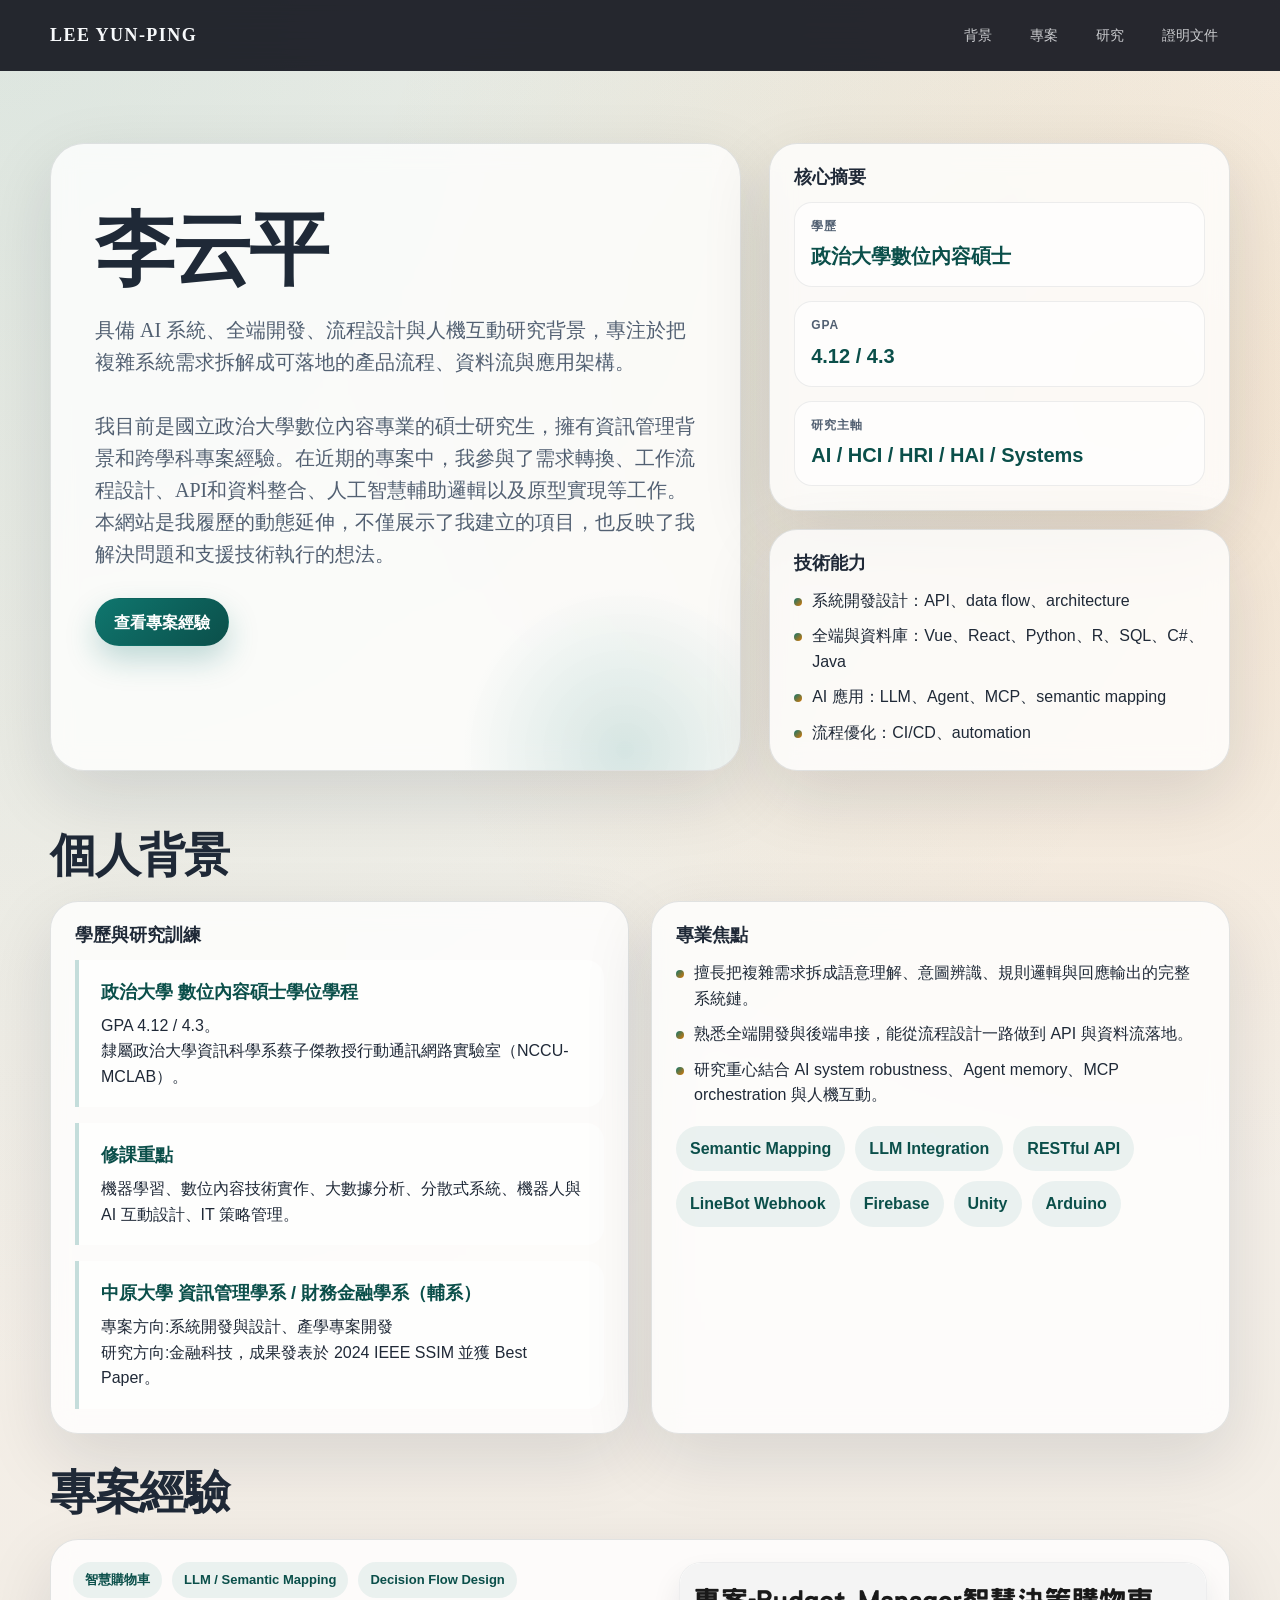
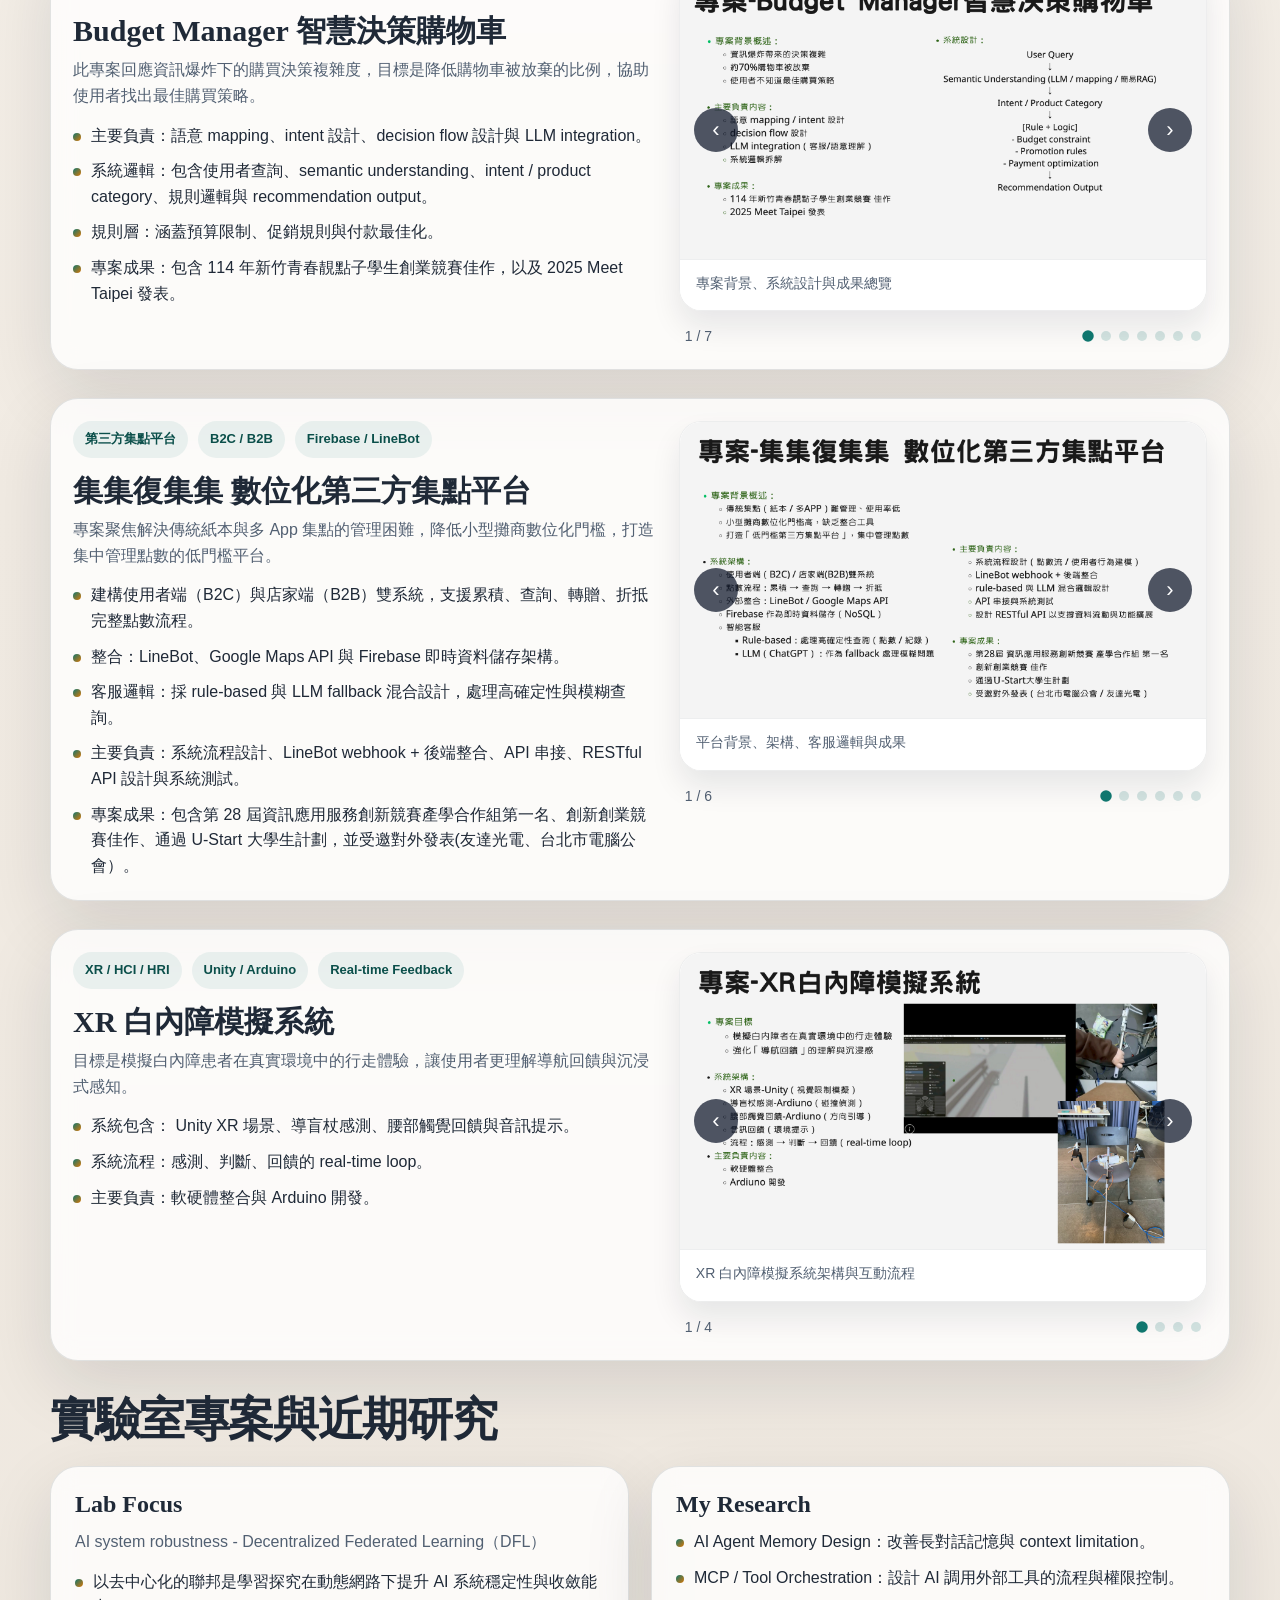
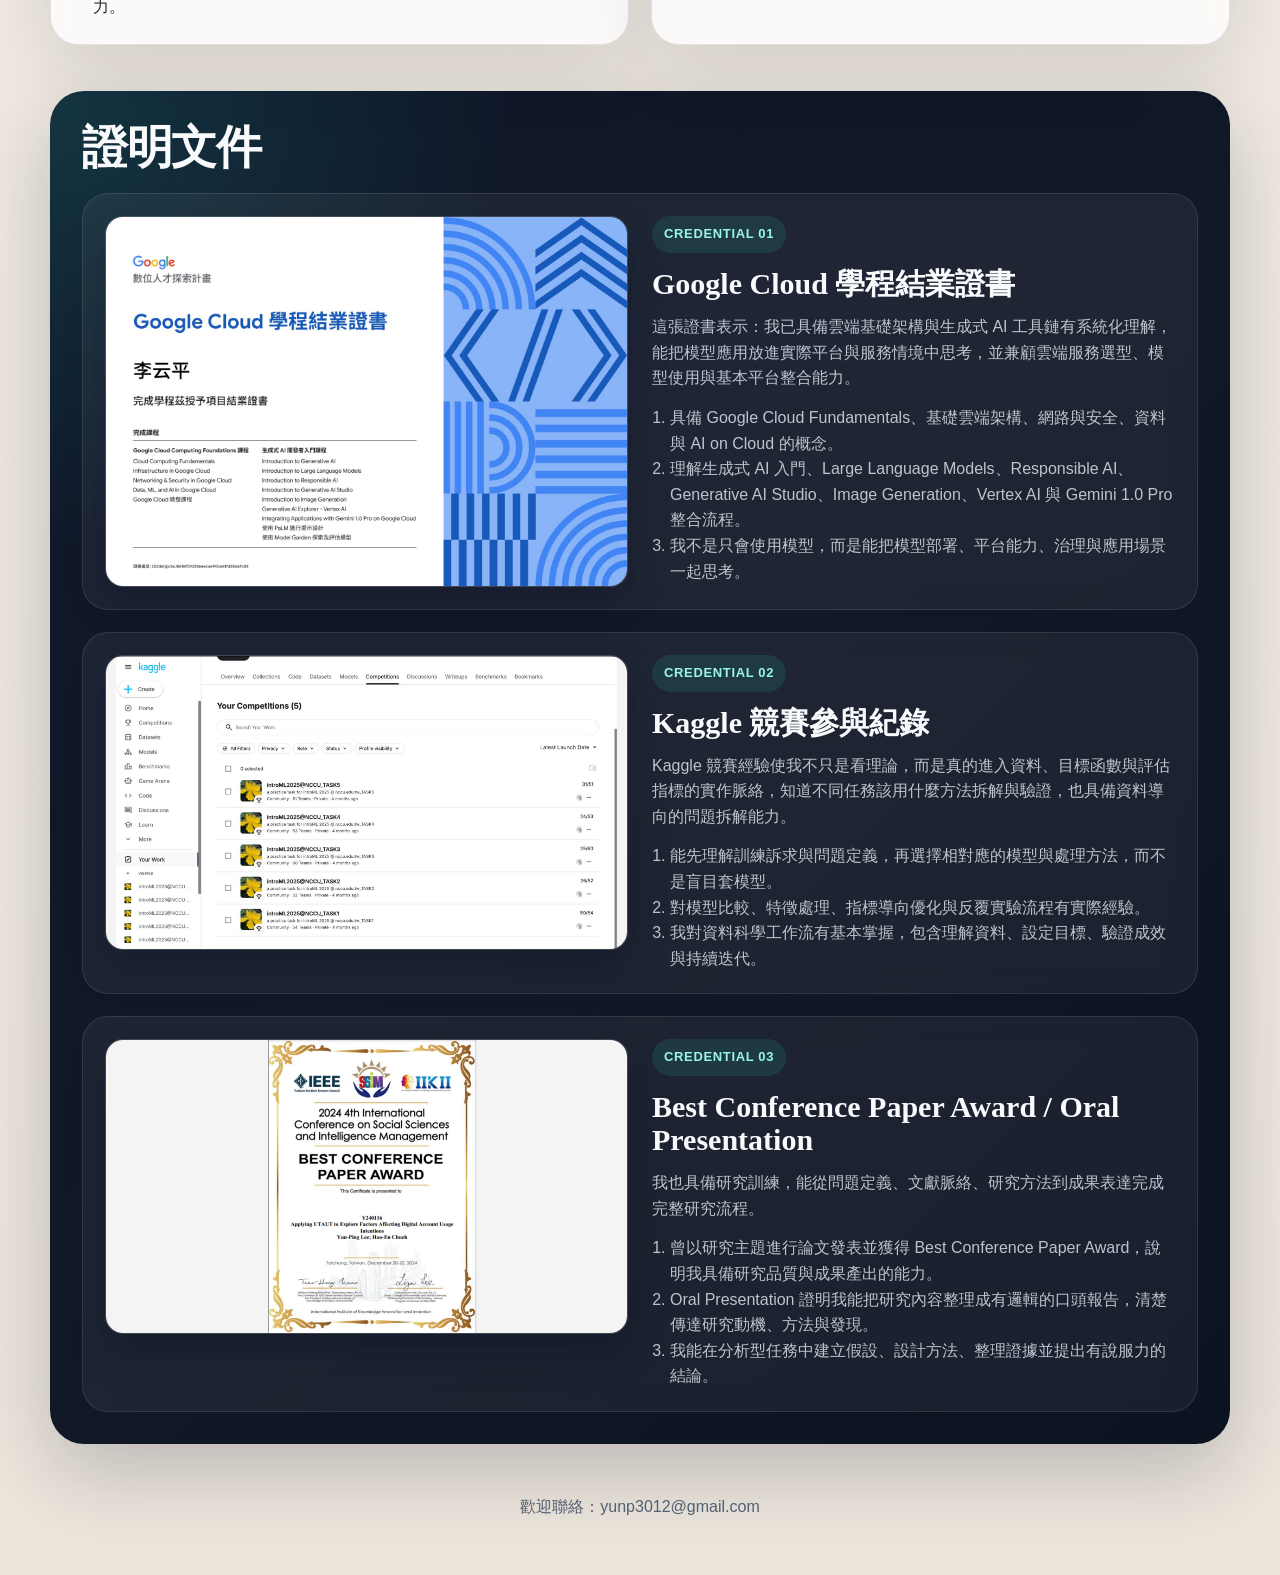
==== index.html @ f90192f4 "Initial personal website" ====
<!DOCTYPE html>
<html lang="zh-Hant">
<head>
  <meta charset="UTF-8" />
  <meta name="viewport" content="width=device-width, initial-scale=1.0" />
  <title>李云平 | 個人專案經歷網站</title>
  <style>
    :root {
      --bg: #f4efe7;
      --bg-soft: #fffaf3;
      --ink: #1f2937;
      --muted: #526072;
      --line: rgba(31, 41, 55, 0.12);
      --brand: #0f766e;
      --brand-deep: #0b4f4a;
      --accent: #d97706;
      --card: rgba(255, 255, 255, 0.78);
      --shadow: 0 24px 70px rgba(15, 23, 42, 0.12);
      --radius: 28px;
      --radius-sm: 18px;
      --max: 1180px;
    }

    * {
      box-sizing: border-box;
    }

    html {
      scroll-behavior: smooth;
    }

    body {
      margin: 0;
      color: var(--ink);
      background:
        radial-gradient(circle at top left, rgba(15, 118, 110, 0.12), transparent 28%),
        radial-gradient(circle at right 10% top 8%, rgba(217, 119, 6, 0.12), transparent 18%),
        linear-gradient(180deg, #f9f5ef 0%, #f1ebe3 44%, #ece5dc 100%);
      font-family: "Iowan Old Style", "Palatino Linotype", "Noto Serif TC", serif;
      line-height: 1.6;
    }

    a {
      color: inherit;
      text-decoration: none;
    }

    img {
      display: block;
      max-width: 100%;
    }

    .shell {
      width: min(var(--max), calc(100% - 32px));
      margin: 0 auto;
    }

    .topbar {
      position: sticky;
      top: 0;
      z-index: 20;
      backdrop-filter: blur(18px);
      background: rgba(16, 18, 27, 0.9);
      border-bottom: 1px solid rgba(31, 41, 55, 0.08);
    }

    .topbar .shell {
      display: flex;
      align-items: center;
      justify-content: space-between;
      gap: 20px;
      padding: 16px 0;
    }

    .brand {
      font-size: 18px;
      font-weight: 700;
      letter-spacing: 0.08em;
      color: #f8fafc;
    }

    .nav {
      display: flex;
      flex-wrap: wrap;
      justify-content: flex-end;
      gap: 14px;
      font-family: "Avenir Next", "Noto Sans TC", sans-serif;
      font-size: 14px;
      color: rgba(248, 250, 252, 0.78);
    }

    .nav a {
      padding: 8px 12px;
      border-radius: 999px;
      transition: background-color 180ms ease, color 180ms ease;
    }

    .nav a:hover {
      background: rgba(255, 255, 255, 0.08);
      color: #ffffff;
    }

    .hero {
      padding: 72px 0 36px;
    }

    .hero-grid {
      display: grid;
      grid-template-columns: 1.2fr 0.8fr;
      gap: 28px;
      align-items: stretch;
    }

    .hero-card,
    .panel,
    .slide-card {
      background: var(--card);
      border: 1px solid var(--line);
      box-shadow: var(--shadow);
      backdrop-filter: blur(12px);
    }

    .hero-card {
      border-radius: calc(var(--radius) + 6px);
      padding: 44px;
      position: relative;
      overflow: hidden;
    }

    .hero-card::before {
      content: "";
      position: absolute;
      inset: auto -8% -24% auto;
      width: 340px;
      height: 340px;
      border-radius: 50%;
      background: radial-gradient(circle, rgba(15, 118, 110, 0.16), transparent 68%);
      pointer-events: none;
    }

    .eyebrow {
      display: inline-flex;
      align-items: center;
      gap: 10px;
      padding: 8px 14px;
      border-radius: 999px;
      background: rgba(15, 118, 110, 0.08);
      color: var(--brand-deep);
      font-family: "Avenir Next", "Noto Sans TC", sans-serif;
      font-size: 13px;
      font-weight: 700;
      letter-spacing: 0.06em;
      text-transform: uppercase;
    }

    h1,
    h2,
    h3 {
      margin: 0;
      line-height: 1.1;
      font-weight: 700;
    }

    h1 {
      margin-top: 18px;
      font-size: clamp(42px, 7vw, 80px);
      letter-spacing: -0.04em;
    }

    .hero-subtitle {
      max-width: 760px;
      margin: 20px 0 0;
      font-size: 20px;
      color: var(--muted);
    }

    .hero-actions {
      display: flex;
      flex-wrap: wrap;
      gap: 14px;
      margin-top: 28px;
      font-family: "Avenir Next", "Noto Sans TC", sans-serif;
    }

    .button {
      display: inline-flex;
      align-items: center;
      justify-content: center;
      min-height: 48px;
      padding: 0 18px;
      border-radius: 999px;
      border: 1px solid transparent;
      font-weight: 700;
      transition: transform 180ms ease, box-shadow 180ms ease, background-color 180ms ease;
    }

    .button.primary {
      color: #fff;
      background: linear-gradient(135deg, var(--brand), var(--brand-deep));
      box-shadow: 0 14px 30px rgba(15, 118, 110, 0.25);
    }

    .button.secondary {
      background: rgba(255, 255, 255, 0.6);
      border-color: rgba(31, 41, 55, 0.12);
    }

    .button:hover {
      transform: translateY(-1px);
    }

    .hero-side {
      display: grid;
      gap: 18px;
    }

    .panel {
      border-radius: var(--radius);
      padding: 24px;
    }

    .panel h3 {
      font-size: 18px;
      margin-bottom: 14px;
    }

    .stat-list,
    .bullet-list,
    .timeline,
    .skill-tags {
      margin: 0;
      padding: 0;
      list-style: none;
    }

    .stat-list {
      display: grid;
      gap: 14px;
      font-family: "Avenir Next", "Noto Sans TC", sans-serif;
    }

    .stat-list li {
      padding: 14px 16px;
      border-radius: 18px;
      background: rgba(255, 255, 255, 0.62);
      border: 1px solid rgba(31, 41, 55, 0.08);
    }

    .stat-label {
      display: block;
      font-size: 12px;
      font-weight: 700;
      letter-spacing: 0.08em;
      text-transform: uppercase;
      color: var(--muted);
    }

    .stat-value {
      display: block;
      margin-top: 4px;
      font-size: 20px;
      font-weight: 700;
      color: var(--brand-deep);
    }

    section {
      padding: 24px 0 10px;
    }

    .section-head {
      display: flex;
      align-items: end;
      justify-content: space-between;
      gap: 18px;
      margin-bottom: 20px;
    }

    .section-head p {
      margin: 0;
      max-width: 720px;
      color: var(--muted);
      font-family: "Avenir Next", "Noto Sans TC", sans-serif;
    }

    h2 {
      font-size: clamp(28px, 4vw, 46px);
      letter-spacing: -0.03em;
    }

    .grid-2 {
      display: grid;
      grid-template-columns: repeat(2, minmax(0, 1fr));
      gap: 22px;
    }

    .timeline {
      display: grid;
      gap: 16px;
    }

    .timeline li {
      padding: 18px 18px 18px 22px;
      border-left: 4px solid rgba(15, 118, 110, 0.24);
      border-radius: 0 var(--radius-sm) var(--radius-sm) 0;
      background: rgba(255, 255, 255, 0.6);
      font-family: "Avenir Next", "Noto Sans TC", sans-serif;
    }

    .timeline strong {
      display: block;
      margin-bottom: 6px;
      font-size: 18px;
      color: var(--brand-deep);
    }

    .bullet-list {
      display: grid;
      gap: 10px;
      font-family: "Avenir Next", "Noto Sans TC", sans-serif;
      color: var(--ink);
    }

    .bullet-list li {
      position: relative;
      padding-left: 18px;
    }

    .bullet-list li::before {
      content: "";
      position: absolute;
      left: 0;
      top: 10px;
      width: 8px;
      height: 8px;
      border-radius: 50%;
      background: linear-gradient(135deg, var(--brand), var(--accent));
    }

    .skill-tags {
      display: flex;
      flex-wrap: wrap;
      gap: 10px;
      margin-top: 18px;
      font-family: "Avenir Next", "Noto Sans TC", sans-serif;
    }

    .skill-tags li {
      padding: 10px 14px;
      border-radius: 999px;
      background: rgba(15, 118, 110, 0.08);
      color: var(--brand-deep);
      font-weight: 700;
    }

    .project-stack {
      display: grid;
      gap: 28px;
    }

    .project-card {
      display: grid;
      grid-template-columns: 1.05fr 0.95fr;
      gap: 22px;
      align-items: stretch;
      padding: 22px;
    }

    .project-card h3 {
      font-size: 30px;
      margin-bottom: 10px;
    }

    .project-meta {
      display: flex;
      flex-wrap: wrap;
      gap: 10px;
      margin-bottom: 16px;
      font-family: "Avenir Next", "Noto Sans TC", sans-serif;
    }

    .project-meta span {
      padding: 8px 12px;
      border-radius: 999px;
      background: rgba(15, 118, 110, 0.08);
      color: var(--brand-deep);
      font-size: 13px;
      font-weight: 700;
    }

    .project-copy p {
      margin: 0 0 14px;
      color: var(--muted);
      font-family: "Avenir Next", "Noto Sans TC", sans-serif;
    }

    .project-visual {
      position: relative;
      display: grid;
      gap: 14px;
      align-content: start;
    }

    .project-carousel {
      position: relative;
      overflow: hidden;
      border-radius: 22px;
      border: 1px solid rgba(31, 41, 55, 0.08);
      background: rgba(255, 255, 255, 0.68);
      box-shadow: 0 16px 30px rgba(15, 23, 42, 0.09);
    }

    .project-carousel-track {
      display: flex;
      transition: transform 280ms ease;
    }

    .project-slide {
      min-width: 100%;
      margin: 0;
    }

    .project-slide img {
      width: 100%;
      aspect-ratio: 16 / 9;
      object-fit: contain;
      background: #ffffff;
    }

    .project-slide figcaption {
      padding: 12px 16px 16px;
      font-family: "Avenir Next", "Noto Sans TC", sans-serif;
      font-size: 14px;
      color: var(--muted);
      background: rgba(255, 255, 255, 0.92);
      border-top: 1px solid rgba(31, 41, 55, 0.08);
    }

    .project-carousel-button {
      position: absolute;
      top: calc(50% - 28px);
      z-index: 2;
      width: 44px;
      height: 44px;
      display: inline-flex;
      align-items: center;
      justify-content: center;
      border: 0;
      border-radius: 999px;
      background: rgba(15, 23, 42, 0.72);
      color: #ffffff;
      font-size: 22px;
      cursor: pointer;
      transition: background-color 180ms ease, transform 180ms ease;
    }

    .project-carousel-button:hover {
      background: rgba(15, 23, 42, 0.9);
      transform: translateY(-1px);
    }

    .project-carousel-button.prev {
      left: 14px;
    }

    .project-carousel-button.next {
      right: 14px;
    }

    .project-carousel-footer {
      display: flex;
      align-items: center;
      justify-content: space-between;
      gap: 14px;
      padding: 0 6px;
      font-family: "Avenir Next", "Noto Sans TC", sans-serif;
    }

    .project-carousel-status {
      font-size: 14px;
      color: var(--muted);
    }

    .project-carousel-dots {
      display: flex;
      flex-wrap: wrap;
      gap: 8px;
      justify-content: flex-end;
    }

    .project-carousel-dot {
      width: 10px;
      height: 10px;
      padding: 0;
      border: 0;
      border-radius: 999px;
      background: rgba(15, 118, 110, 0.18);
      cursor: pointer;
      transition: transform 180ms ease, background-color 180ms ease;
    }

    .project-carousel-dot.active {
      background: var(--brand);
      transform: scale(1.15);
    }

    .research-grid {
      display: grid;
      grid-template-columns: repeat(2, minmax(0, 1fr));
      gap: 22px;
    }

    .research-card h3 {
      font-size: 24px;
      margin-bottom: 12px;
    }

    .research-card p {
      margin: 0 0 14px;
      color: var(--muted);
      font-family: "Avenir Next", "Noto Sans TC", sans-serif;
    }

    .credential-section {
      padding: 36px 0 18px;
    }

    .credential-shell {
      padding: 32px;
      border-radius: 34px;
      background:
        radial-gradient(circle at top left, rgba(45, 212, 191, 0.16), transparent 26%),
        linear-gradient(135deg, #0f172a 0%, #111827 48%, #0b1220 100%);
      color: #e5eefc;
      box-shadow: 0 28px 80px rgba(15, 23, 42, 0.22);
    }

    .credential-shell .section-head p,
    .credential-copy p,
    .credential-list {
      color: rgba(226, 232, 240, 0.82);
    }

    .credential-shell h2,
    .credential-shell h3,
    .credential-shell strong {
      color: #f8fafc;
    }

    .credential-grid {
      display: grid;
      gap: 22px;
    }

    .credential-card {
      display: grid;
      grid-template-columns: 1fr 1fr;
      gap: 24px;
      padding: 22px;
      border-radius: 26px;
      background: rgba(255, 255, 255, 0.06);
      border: 1px solid rgba(255, 255, 255, 0.1);
      backdrop-filter: blur(14px);
    }

    .credential-media img {
      width: 100%;
      border-radius: 18px;
      border: 1px solid rgba(255, 255, 255, 0.12);
      background: rgba(255, 255, 255, 0.04);
      box-shadow: 0 18px 40px rgba(2, 6, 23, 0.24);
    }

    .credential-copy {
      display: grid;
      align-content: start;
      gap: 14px;
    }

    .credential-kicker {
      display: inline-flex;
      width: fit-content;
      padding: 8px 12px;
      border-radius: 999px;
      background: rgba(45, 212, 191, 0.12);
      color: #99f6e4;
      font-family: "Avenir Next", "Noto Sans TC", sans-serif;
      font-size: 13px;
      font-weight: 700;
      letter-spacing: 0.05em;
      text-transform: uppercase;
    }

    .credential-copy h3 {
      font-size: 30px;
    }

    .credential-copy p {
      margin: 0;
      font-family: "Avenir Next", "Noto Sans TC", sans-serif;
    }

    .credential-list {
      margin: 0;
      padding-left: 18px;
      font-family: "Avenir Next", "Noto Sans TC", sans-serif;
    }

    .credential-note {
      padding: 14px 16px;
      border-radius: 16px;
      background: rgba(255, 255, 255, 0.07);
      border: 1px solid rgba(255, 255, 255, 0.08);
      font-family: "Avenir Next", "Noto Sans TC", sans-serif;
    }

    .slides-grid {
      display: grid;
      grid-template-columns: repeat(2, minmax(0, 1fr));
      gap: 18px;
    }

    .slide-card {
      border-radius: 22px;
      overflow: hidden;
    }

    .slide-card img {
      width: 100%;
      aspect-ratio: 16 / 9;
      object-fit: cover;
      background: #fff;
    }

    .slide-card figcaption {
      padding: 14px 16px 18px;
      font-family: "Avenir Next", "Noto Sans TC", sans-serif;
      font-size: 14px;
      color: var(--muted);
    }

    .footer {
      padding: 32px 0 56px;
      color: var(--muted);
      font-family: "Avenir Next", "Noto Sans TC", sans-serif;
      text-align: center;
    }

    .reveal {
      opacity: 0;
      transform: translateY(18px);
      transition: opacity 520ms ease, transform 520ms ease;
    }

    .reveal.visible {
      opacity: 1;
      transform: translateY(0);
    }

    @media (max-width: 980px) {
      .hero-grid,
      .grid-2,
      .project-card,
      .research-grid,
      .slides-grid,
      .credential-card {
        grid-template-columns: 1fr;
      }

      .hero-card {
        padding: 32px;
      }

      .section-head {
        align-items: start;
        flex-direction: column;
      }
    }

    @media (max-width: 640px) {
      .topbar .shell {
        flex-direction: column;
        align-items: start;
      }

      .nav {
        justify-content: flex-start;
      }

      .hero {
        padding-top: 40px;
      }

      .hero-card,
      .panel {
        padding: 22px;
        border-radius: 22px;
      }

      .project-card {
        padding: 16px;
      }

      .project-card h3 {
        font-size: 24px;
      }
    }
  </style>
</head>
<body>
  <header class="topbar">
    <div class="shell">
      <a class="brand" href="#top">LEE YUN-PING</a>
      <nav class="nav">
        <a href="#about">背景</a>
        <a href="#projects">專案</a>
        <a href="#research">研究</a>
        <a href="#credentials">證明文件</a>
        
      </nav>
    </div>
  </header>

  <main id="top">
    <section class="hero">
      <div class="shell hero-grid">
        <article class="hero-card reveal">
          
          <h1>李云平</h1>
          <p class="hero-subtitle">
            具備 AI 系統、全端開發、流程設計與人機互動研究背景，專注於把複雜系統需求拆解成可落地的產品流程、資料流與應用架構。<br><br>
            我目前是國立政治大學數位內容專業的碩士研究生，擁有資訊管理背景和跨學科專案經驗。在近期的專案中，我參與了需求轉換、工作流程設計、API和資料整合、人工智慧輔助邏輯以及原型實現等工作。本網站是我履歷的動態延伸，不僅展示了我建立的項目，也反映了我解決問題和支援技術執行的想法。
          </p>
          <div class="hero-actions">
            <a class="button primary" href="#projects">查看專案經驗</a>
            
          </div>
        </article>

        <aside class="hero-side">
          <section class="panel reveal">
            <h3>核心摘要</h3>
            <ul class="stat-list">
              <li>
                <span class="stat-label">學歷</span>
                <span class="stat-value">政治大學數位內容碩士</span>
              </li>
              <li>
                <span class="stat-label">GPA</span>
                <span class="stat-value">4.12 / 4.3</span>
              </li>
              <li>
                <span class="stat-label">研究主軸</span>
                <span class="stat-value">AI / HCI / HRI / HAI / Systems</span>
              </li>
            </ul>
          </section>

          <section class="panel reveal">
            <h3>技術能力</h3>
            <ul class="bullet-list">
              <li>系統開發設計：API、data flow、architecture</li>
              <li>全端與資料庫：Vue、React、Python、R、SQL、C#、Java</li>
              <li>AI 應用：LLM、Agent、MCP、semantic mapping</li>
              <li>流程優化：CI/CD、automation</li>
            </ul>
          </section>
        </aside>
      </div>
    </section>

    <section id="about">
      <div class="shell">
        <div class="section-head reveal">
          <div>
            <h2>個人背景</h2>
          </div>
          
        </div>

        <div class="grid-2">
          <article class="panel reveal">
            <h3>學歷與研究訓練</h3>
            <ul class="timeline">
              <li>
                <strong>政治大學 數位內容碩士學位學程</strong>
                GPA 4.12 / 4.3。<br>
                隸屬政治大學資訊科學系蔡子傑教授行動通訊網路實驗室（NCCU-MCLAB）。
              </li>
              <li>
                <strong>修課重點</strong>
                機器學習、數位內容技術實作、大數據分析、分散式系統、機器人與 AI 互動設計、IT 策略管理。
              </li>
              <li>
                <strong>中原大學 資訊管理學系 / 財務金融學系（輔系）</strong>
                專案方向:系統開發與設計、產學專案開發<br>
                研究方向:金融科技，成果發表於 2024 IEEE SSIM 並獲 Best Paper。
              </li>
            </ul>
          </article>

          <article class="panel reveal">
            <h3>專業焦點</h3>
            <ul class="bullet-list">
              <li>擅長把複雜需求拆成語意理解、意圖辨識、規則邏輯與回應輸出的完整系統鏈。</li>
              <li>熟悉全端開發與後端串接，能從流程設計一路做到 API 與資料流落地。</li>
              <li>研究重心結合 AI system robustness、Agent memory、MCP orchestration 與人機互動。</li>
            </ul>
            <ul class="skill-tags">
              <li>Semantic Mapping</li>
              <li>LLM Integration</li>
              <li>RESTful API</li>
              <li>LineBot Webhook</li>
              <li>Firebase</li>
              <li>Unity</li>
              <li>Arduino</li>
            </ul>
          </article>
        </div>
      </div>
    </section>

    <section id="projects">
      <div class="shell">
        <div class="section-head reveal">
          <div>
            <h2>專案經驗</h2>
          </div>
          
        </div>

        <div class="project-stack">
          <article class="panel project-card reveal">
            <div class="project-copy">
              <div class="project-meta">
                <span>智慧購物車</span>
                <span>LLM / Semantic Mapping</span>
                <span>Decision Flow Design</span>
              </div>
              <h3>Budget Manager 智慧決策購物車</h3>
              <p>
                此專案回應資訊爆炸下的購買決策複雜度，目標是降低購物車被放棄的比例，協助使用者找出最佳購買策略。
              </p>
              <ul class="bullet-list">
                <li>主要負責：語意 mapping、intent 設計、decision flow 設計與 LLM integration。</li>
                <li>系統邏輯：包含使用者查詢、semantic understanding、intent / product category、規則邏輯與 recommendation output。</li>
                <li>規則層：涵蓋預算限制、促銷規則與付款最佳化。</li>
                <li>專案成果：包含 114 年新竹青春靚點子學生創業競賽佳作，以及 2025 Meet Taipei 發表。</li>
              </ul>
            </div>
            <div class="project-visual">
              <div class="project-carousel" data-carousel>
                <button class="project-carousel-button prev" type="button" aria-label="查看上一張圖片">&#8249;</button>
                <div class="project-carousel-track">
                  <figure class="project-slide">
                    <img src="assets/slides/slide-03.png" alt="Budget Manager 專案介紹頁" />
                    <figcaption>專案背景、系統設計與成果總覽</figcaption>
                  </figure>
                  <figure class="project-slide">
                    <img src="assets/slides/slide-04.png" alt="Budget Manager 原始簡報頁面 4" />
                    <figcaption>Budget Manager 系統簡介 1</figcaption>
                  </figure>
                  <figure class="project-slide">
                    <img src="assets/slides/slide-05.png" alt="Budget Manager 原始簡報頁面 5" />
                    <figcaption>Budget Manager 系統簡介 2</figcaption>
                  </figure>
                  <figure class="project-slide">
                    <img src="assets/slides/slide-06.png" alt="Budget Manager 原始簡報頁面 6" />
                    <figcaption>Budget Manager 系統簡介 3</figcaption>
                  </figure>
                  <figure class="project-slide">
                    <img src="assets/slides/slide-09.png" alt="Budget Manager 原始簡報頁面 9" />
                    <figcaption>Budget Manager 系統簡介 4</figcaption>
                  </figure>
                  <figure class="project-slide">
                    <img src="assets/slides/29.jpg" alt="Budget Manager 原始簡報頁面 9" />
                    <figcaption>Budget Manager 發表</figcaption>
                  </figure>
                  <figure class="project-slide">
                    <img src="assets/slides/30.jpg" alt="Budget Manager 原始簡報頁面 9" />
                    <figcaption>Budget Manager 得獎合照</figcaption>
                  </figure>
                </div>
                <button class="project-carousel-button next" type="button" aria-label="查看下一張圖片">&#8250;</button>
              </div>
              <div class="project-carousel-footer">
                <span class="project-carousel-status">1 / 7</span>
                <div class="project-carousel-dots" aria-label="Budget Manager 圖片導覽"></div>
              </div>
            </div>
          </article>

          <article class="panel project-card reveal">
            <div class="project-copy">
              <div class="project-meta">
                <span>第三方集點平台</span>
                <span>B2C / B2B</span>
                <span>Firebase / LineBot</span>
              </div>
              <h3>集集復集集 數位化第三方集點平台</h3>
              <p>
                專案聚焦解決傳統紙本與多 App 集點的管理困難，降低小型攤商數位化門檻，打造集中管理點數的低門檻平台。
              </p>
              <ul class="bullet-list">
                <li>建構使用者端（B2C）與店家端（B2B）雙系統，支援累積、查詢、轉贈、折抵完整點數流程。</li>
                <li>整合：LineBot、Google Maps API 與 Firebase 即時資料儲存架構。</li>
                <li>客服邏輯：採 rule-based 與 LLM fallback 混合設計，處理高確定性與模糊查詢。</li>
                <li>主要負責：系統流程設計、LineBot webhook + 後端整合、API 串接、RESTful API 設計與系統測試。</li>
                <li>專案成果：包含第 28 屆資訊應用服務創新競賽產學合作組第一名、創新創業競賽佳作、通過 U-Start 大學生計劃，並受邀對外發表(友達光電、台北市電腦公會）。</li>
              </ul>
            </div>
            <div class="project-visual">
              <div class="project-carousel" data-carousel>
                <button class="project-carousel-button prev" type="button" aria-label="查看上一張圖片">&#8249;</button>
                <div class="project-carousel-track">
                  <figure class="project-slide">
                    <img src="assets/slides/slide-10.png" alt="集點平台專案介紹頁" />
                    <figcaption>平台背景、架構、客服邏輯與成果</figcaption>
                  </figure>
                  <figure class="project-slide">
                    <img src="assets/slides/slide-11.png" alt="集點平台原始簡報頁面 11" />
                    <figcaption>集點平台補充畫面 1</figcaption>
                  </figure>
                  <figure class="project-slide">
                    <img src="assets/slides/slide-12.png" alt="集點平台原始簡報頁面 12" />
                    <figcaption>集點平台補充畫面 2</figcaption>
                  </figure>
                  <figure class="project-slide">
                    <img src="assets/slides/26.jpg" alt="集點平台原始簡報頁面 12" />
                    <figcaption>集點平台專案 發表</figcaption>
                  </figure>
                  <figure class="project-slide">
                    <img src="assets/slides/28.jpg" alt="集點平台原始簡報頁面 12" />
                    <figcaption>集點平台專案 大專盃資訊競賽得獎</figcaption>
                  </figure>
                  <figure class="project-slide">
                    <img src="assets/slides/27.jpg" alt="集點平台原始簡報頁面 12" />
                    <figcaption>集點平台專案 創新創業競賽得獎</figcaption>
                  </figure>
                </div>
                <button class="project-carousel-button next" type="button" aria-label="查看下一張圖片">&#8250;</button>
              </div>
              <div class="project-carousel-footer">
                <span class="project-carousel-status">1 / 6</span>
                <div class="project-carousel-dots" aria-label="集點平台圖片導覽"></div>
              </div>
            </div>
          </article>

          <article class="panel project-card reveal">
            <div class="project-copy">
              <div class="project-meta">
                <span>XR / HCI / HRI</span>
                <span>Unity / Arduino</span>
                <span>Real-time Feedback</span>
              </div>
              <h3>XR 白內障模擬系統</h3>
              <p>
                目標是模擬白內障患者在真實環境中的行走體驗，讓使用者更理解導航回饋與沉浸式感知。
              </p>
              <ul class="bullet-list">
                <li>系統包含： Unity XR 場景、導盲杖感測、腰部觸覺回饋與音訊提示。</li>
                <li>系統流程：感測、判斷、回饋的 real-time loop。</li>
                <li>主要負責：軟硬體整合與 Arduino 開發。</li>
              </ul>
            </div>
            <div class="project-visual">
              <div class="project-carousel" data-carousel>
                <button class="project-carousel-button prev" type="button" aria-label="查看上一張圖片">&#8249;</button>
                <div class="project-carousel-track">
                  <figure class="project-slide">
                    <img src="assets/slides/slide-13.png" alt="XR 白內障模擬系統頁面 13" />
                    <figcaption>XR 白內障模擬系統架構與互動流程</figcaption>
                  </figure>
                  <figure class="project-slide">
                    <img src="assets/slides/23.jpg" alt="XR 白內障模擬系統頁面 14" />
                    <figcaption>XR 穿戴式裝置設計</figcaption>
                  </figure>
                   <figure class="project-slide">
                    <img src="assets/slides/25.jpg" alt="XR 白內障模擬系統頁面 14" />
                    <figcaption>XR 穿戴式裝置實際上身穿戴狀態</figcaption>
                  </figure>
                   <figure class="project-slide">
                    <img src="assets/slides/24.jpg" alt="XR 白內障模擬系統頁面 14" />
                    <figcaption>XR 穿戴式專案組員合照</figcaption>
                  </figure>
                </div>
                <button class="project-carousel-button next" type="button" aria-label="查看下一張圖片">&#8250;</button>
              </div>
              <div class="project-carousel-footer">
                <span class="project-carousel-status">1 / 4</span>
                <div class="project-carousel-dots" aria-label="XR 專案圖片導覽"></div>
              </div>
            </div>
          </article>
        </div>
      </div>
    </section>

    <section id="research">
      <div class="shell">
        <div class="section-head reveal">
          <div>
            <h2>實驗室專案與近期研究</h2>
          </div>
        </div>

        <div class="research-grid">
          <article class="panel research-card reveal">
            <h3>Lab Focus</h3>
            <p>AI system robustness - Decentralized Federated Learning（DFL）</p>
            <ul class="bullet-list">
              <li>以去中心化的聯邦是學習探究在動態網路下提升 AI 系統穩定性與收斂能力。</li>
            </ul>
          </article>

          <article class="panel research-card reveal">
            <h3>My Research</h3>
            <ul class="bullet-list">
              <li>AI Agent Memory Design：改善長對話記憶與 context limitation。</li>
              <li>MCP / Tool Orchestration：設計 AI 調用外部工具的流程與權限控制。</li>
            </ul>
          </article>
        </div>
      </div>
    </section>

    <section id="credentials" class="credential-section">
      <div class="shell credential-shell">
        <div class="section-head reveal">
          <div>
            <h2>證明文件</h2>
          </div>
        </div>

        <div class="credential-grid">
          <article class="credential-card reveal">
            <div class="credential-media">
              <img src="assets/credentials/google-cloud-certificate.jpg" alt="Google Cloud 學程結業證書" />
            </div>
            <div class="credential-copy">
              <span class="credential-kicker">Credential 01</span>
              <h3>Google Cloud 學程結業證書</h3>
              <p>
                這張證書表示：我已具備雲端基礎架構與生成式 AI 工具鏈有系統化理解，能把模型應用放進實際平台與服務情境中思考，並兼顧雲端服務選型、模型使用與基本平台整合能力。
              </p>
              <ol class="credential-list">
                <li>具備 Google Cloud Fundamentals、基礎雲端架構、網路與安全、資料與 AI on Cloud 的概念。</li>
                <li>理解生成式 AI 入門、Large Language Models、Responsible AI、Generative AI Studio、Image Generation、Vertex AI 與 Gemini 1.0 Pro 整合流程。</li>
                <li>我不是只會使用模型，而是能把模型部署、平台能力、治理與應用場景一起思考。</li>
              </ol>
            </div>
          </article>

          <article class="credential-card reveal">
            <div class="credential-media">
              <img src="assets/credentials/yunp_kaggle.jpg" alt="Kaggle 競賽參與紀錄" />
            </div>
            <div class="credential-copy">
              <span class="credential-kicker">Credential 02</span>
              <h3>Kaggle 競賽參與紀錄</h3>
              <p>
                Kaggle 競賽經驗使我不只是看理論，而是真的進入資料、目標函數與評估指標的實作脈絡，知道不同任務該用什麼方法拆解與驗證，也具備資料導向的問題拆解能力。
              </p>
              <ol class="credential-list">
                <li>能先理解訓練訴求與問題定義，再選擇相對應的模型與處理方法，而不是盲目套模型。</li>
                <li>對模型比較、特徵處理、指標導向優化與反覆實驗流程有實際經驗。</li>
                <li>我對資料科學工作流有基本掌握，包含理解資料、設定目標、驗證成效與持續迭代。</li>
              </ol>
            </div>
          </article>

          <article class="credential-card reveal">
            <div class="credential-media">
              <img src="assets/credentials/yunp_best paper.jpg" alt="Best Conference Paper Award 與 Oral Presentation 證書" />
            </div>
            <div class="credential-copy">
              <span class="credential-kicker">Credential 03</span>
              <h3>Best Conference Paper Award / Oral Presentation</h3>
              <p>
                我也具備研究訓練，能從問題定義、文獻脈絡、研究方法到成果表達完成完整研究流程。
              </p>
              <ol class="credential-list">
                <li>曾以研究主題進行論文發表並獲得 Best Conference Paper Award，說明我具備研究品質與成果產出的能力。</li>
                <li>Oral Presentation 證明我能把研究內容整理成有邏輯的口頭報告，清楚傳達研究動機、方法與發現。</li>
                <li>我能在分析型任務中建立假設、設計方法、整理證據並提出有說服力的結論。</li>
              </ol>
              
            </div>
          </article>
        </div>
      </div>
    </section>
    
  </main>

  <footer class="footer shell">
    歡迎聯絡：yunp3012@gmail.com
  </footer>

  <script>
    const observer = new IntersectionObserver((entries) => {
      entries.forEach((entry) => {
        if (entry.isIntersecting) {
          entry.target.classList.add("visible");
          observer.unobserve(entry.target);
        }
      });
    }, { threshold: 0.14 });

    document.querySelectorAll(".reveal").forEach((node) => observer.observe(node));

    document.querySelectorAll("[data-carousel]").forEach((carousel) => {
      const track = carousel.querySelector(".project-carousel-track");
      const slides = Array.from(carousel.querySelectorAll(".project-slide"));
      const visual = carousel.closest(".project-visual");
      const status = visual.querySelector(".project-carousel-status");
      const dotsWrap = visual.querySelector(".project-carousel-dots");
      const prev = carousel.querySelector(".project-carousel-button.prev");
      const next = carousel.querySelector(".project-carousel-button.next");
      let index = 0;

      const dots = slides.map((_, i) => {
        const dot = document.createElement("button");
        dot.type = "button";
        dot.className = "project-carousel-dot";
        dot.setAttribute("aria-label", `切換到第 ${i + 1} 張圖片`);
        dot.addEventListener("click", () => {
          index = i;
          render();
        });
        dotsWrap.appendChild(dot);
        return dot;
      });

      const render = () => {
        track.style.transform = `translateX(-${index * 100}%)`;
        status.textContent = `${index + 1} / ${slides.length}`;
        dots.forEach((dot, i) => dot.classList.toggle("active", i === index));
      };

      prev.addEventListener("click", () => {
        index = (index - 1 + slides.length) % slides.length;
        render();
      });

      next.addEventListener("click", () => {
        index = (index + 1) % slides.length;
        render();
      });

      render();
    });
  </script>
</body>
</html>
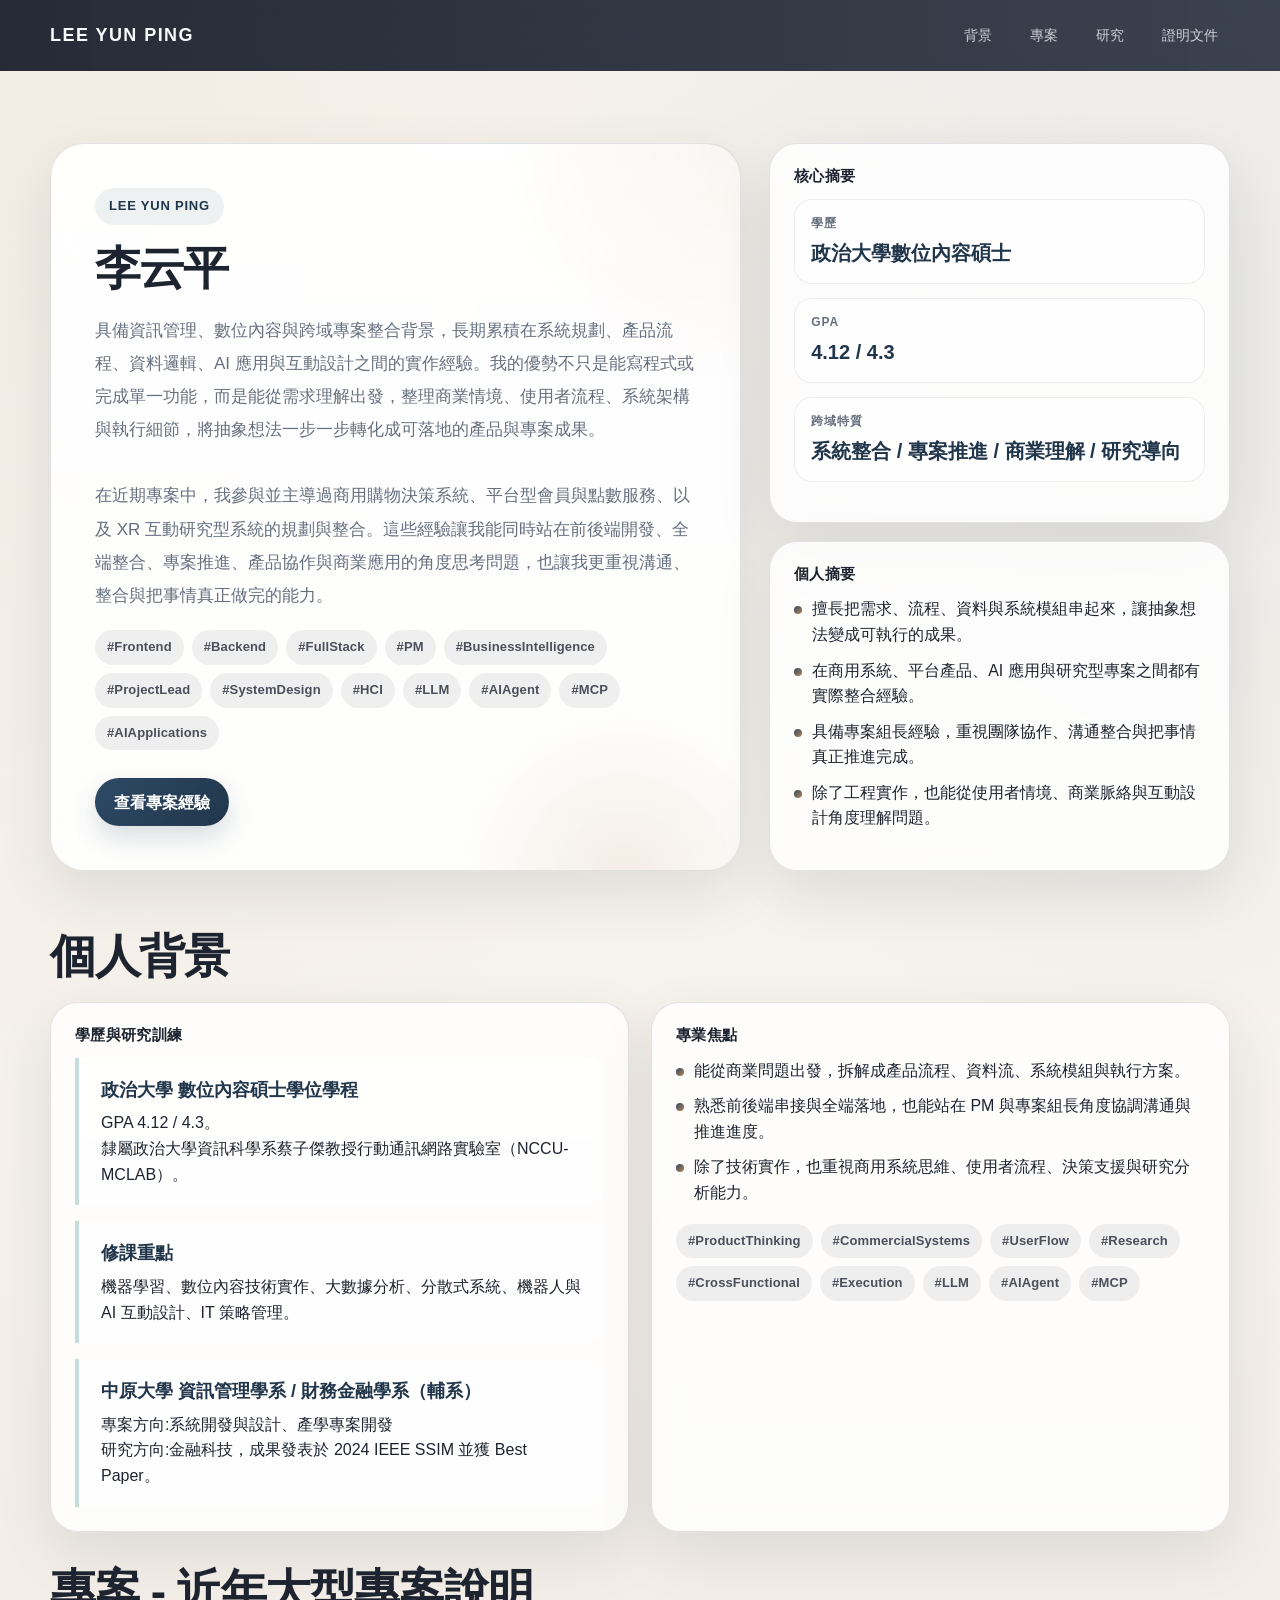
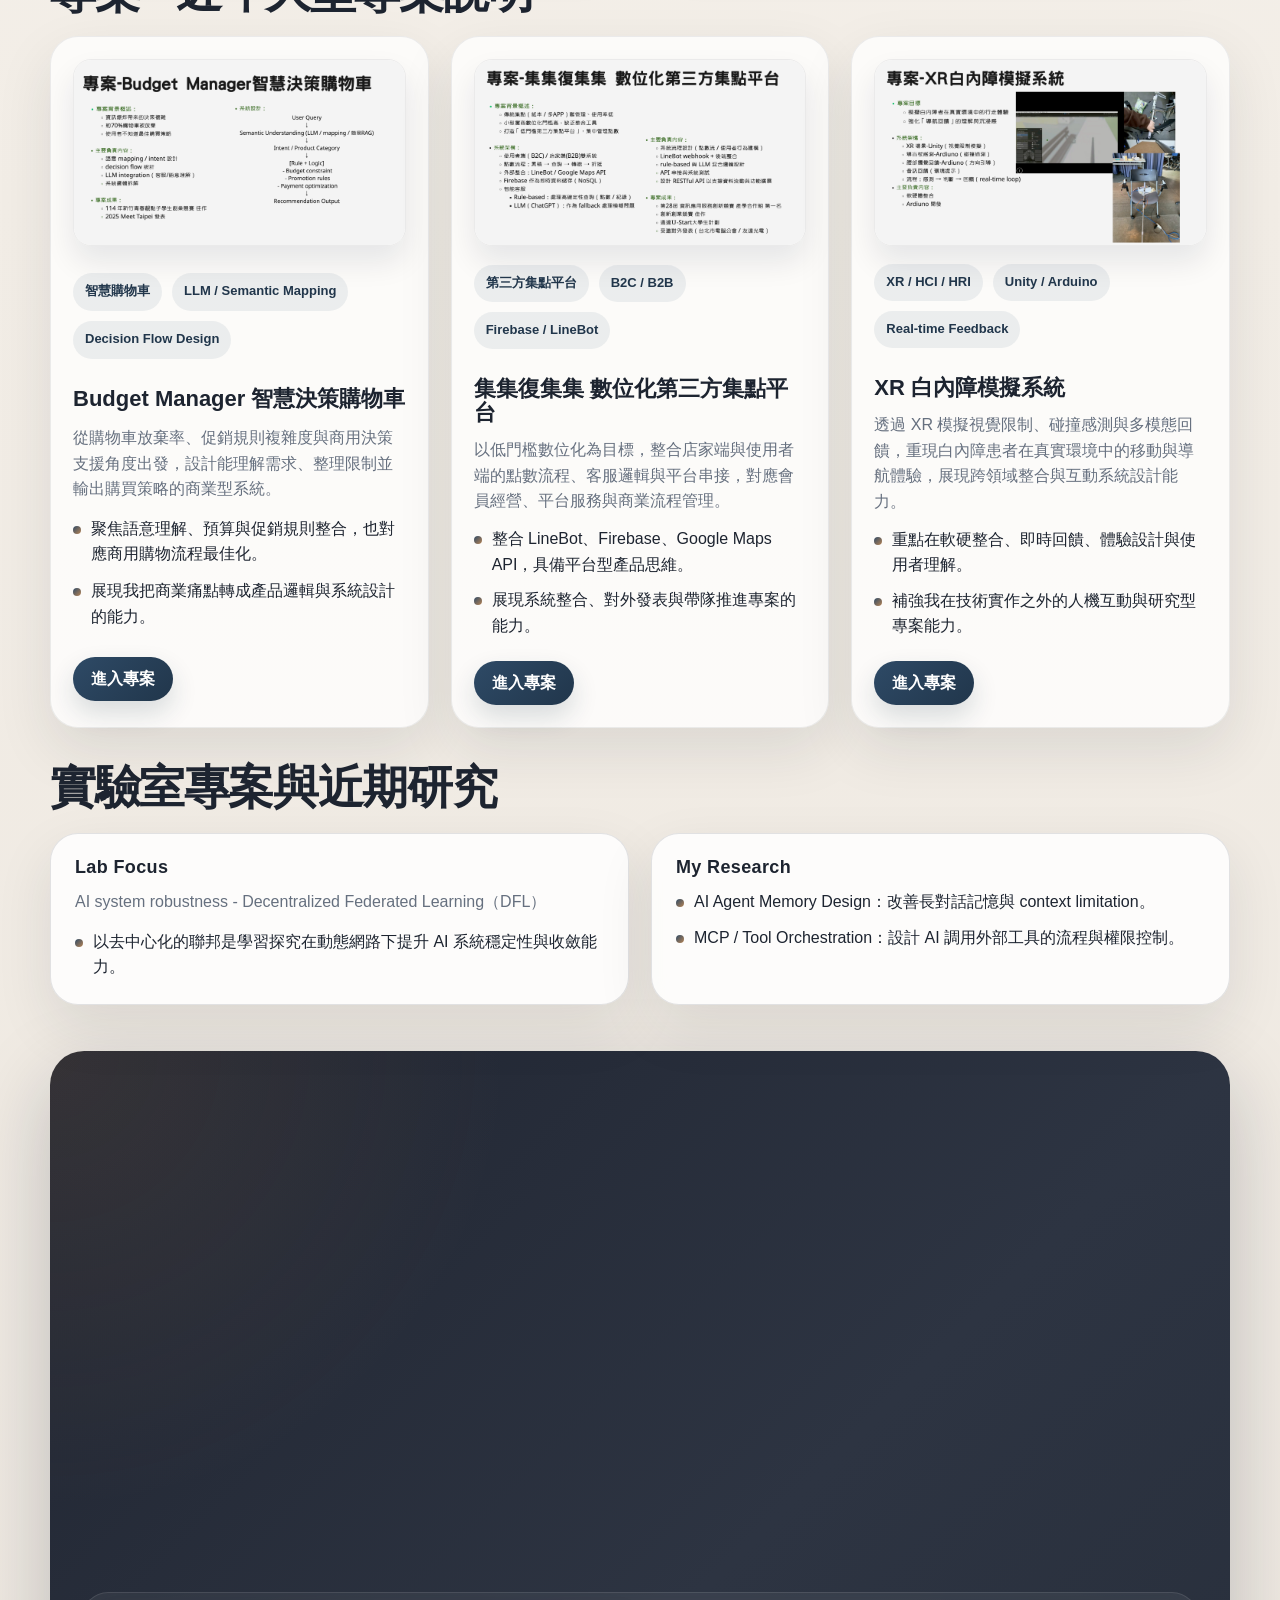
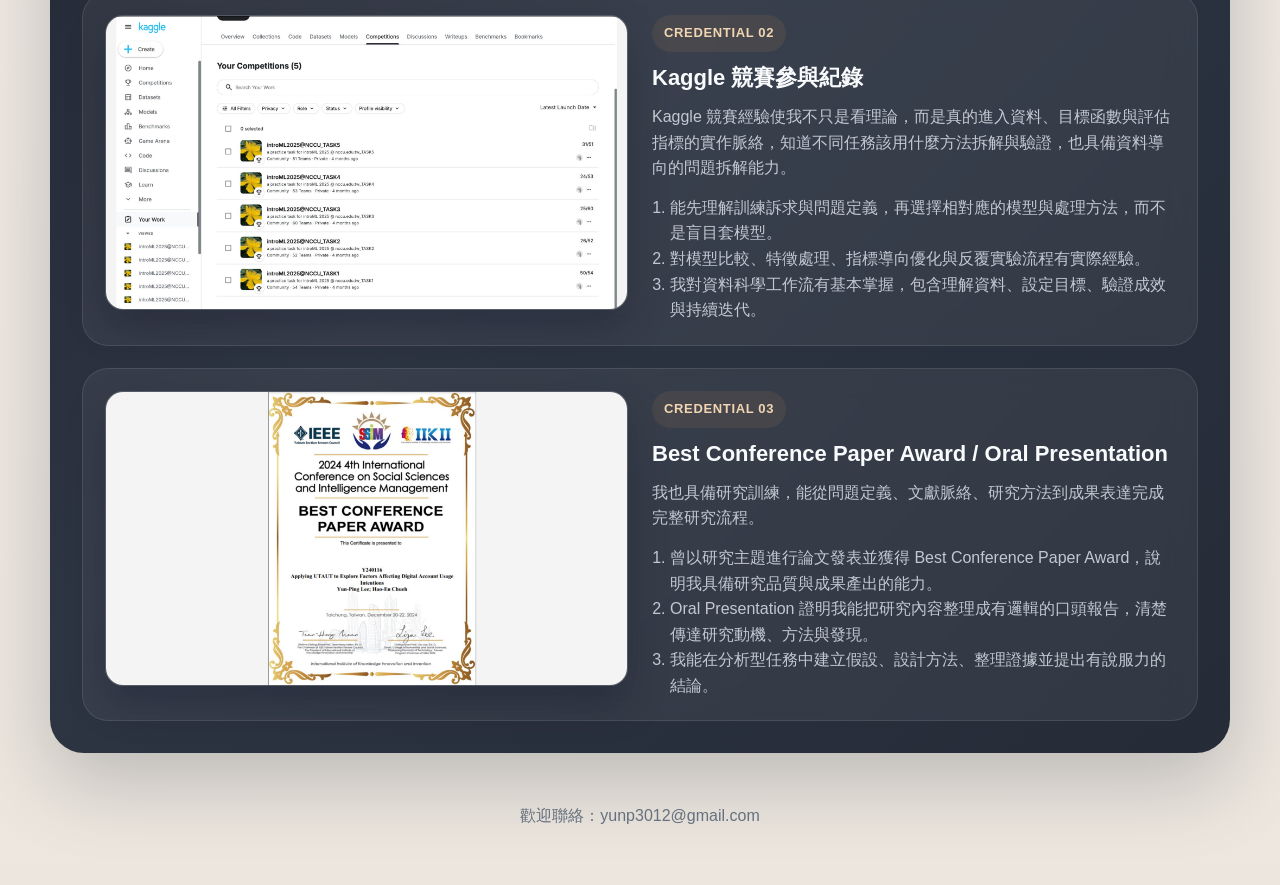
==== commit a7b44019: "Update portfolio site structure and project pages" ====
--- a/index.html
+++ b/index.html
@@ -3,19 +3,19 @@
 <head>
   <meta charset="UTF-8" />
   <meta name="viewport" content="width=device-width, initial-scale=1.0" />
-  <title>李云平 | 個人專案經歷網站</title>
+  <title>LEE YUN PING | Portfolio</title>
   <style>
     :root {
-      --bg: #f4efe7;
+      --bg: #f5f1ea;
       --bg-soft: #fffaf3;
-      --ink: #1f2937;
-      --muted: #526072;
-      --line: rgba(31, 41, 55, 0.12);
-      --brand: #0f766e;
-      --brand-deep: #0b4f4a;
-      --accent: #d97706;
-      --card: rgba(255, 255, 255, 0.78);
-      --shadow: 0 24px 70px rgba(15, 23, 42, 0.12);
+      --ink: #1d2430;
+      --muted: #66707f;
+      --line: rgba(29, 36, 48, 0.12);
+      --brand: #2e4a66;
+      --brand-deep: #21364b;
+      --accent: #b68455;
+      --card: rgba(255, 255, 255, 0.84);
+      --shadow: 0 22px 56px rgba(31, 36, 48, 0.1);
       --radius: 28px;
       --radius-sm: 18px;
       --max: 1180px;
@@ -33,10 +33,10 @@
       margin: 0;
       color: var(--ink);
       background:
-        radial-gradient(circle at top left, rgba(15, 118, 110, 0.12), transparent 28%),
-        radial-gradient(circle at right 10% top 8%, rgba(217, 119, 6, 0.12), transparent 18%),
-        linear-gradient(180deg, #f9f5ef 0%, #f1ebe3 44%, #ece5dc 100%);
-      font-family: "Iowan Old Style", "Palatino Linotype", "Noto Serif TC", serif;
+        radial-gradient(circle at top left, rgba(190, 168, 140, 0.14), transparent 26%),
+        radial-gradient(circle at right 10% top 8%, rgba(122, 141, 158, 0.12), transparent 18%),
+        linear-gradient(180deg, #faf7f2 0%, #f2ede6 44%, #ece6de 100%);
+      font-family: "Avenir Next", "Helvetica Neue", "Noto Sans TC", sans-serif;
       line-height: 1.6;
     }
 
@@ -60,7 +60,8 @@
       top: 0;
       z-index: 20;
       backdrop-filter: blur(18px);
-      background: rgba(16, 18, 27, 0.9);
+      background:
+        linear-gradient(90deg, rgba(31, 36, 48, 0.97), rgba(47, 54, 69, 0.94));
       border-bottom: 1px solid rgba(31, 41, 55, 0.08);
     }
 
@@ -125,6 +126,9 @@
       padding: 44px;
       position: relative;
       overflow: hidden;
+      background:
+        radial-gradient(circle at top right, rgba(182, 132, 85, 0.08), transparent 24%),
+        linear-gradient(180deg, rgba(255, 255, 255, 0.96), rgba(255, 255, 255, 0.88));
     }
 
     .hero-card::before {
@@ -134,7 +138,7 @@
       width: 340px;
       height: 340px;
       border-radius: 50%;
-      background: radial-gradient(circle, rgba(15, 118, 110, 0.16), transparent 68%);
+      background: radial-gradient(circle, rgba(182, 132, 85, 0.14), transparent 68%);
       pointer-events: none;
     }
 
@@ -144,7 +148,7 @@
       gap: 10px;
       padding: 8px 14px;
       border-radius: 999px;
-      background: rgba(15, 118, 110, 0.08);
+      background: rgba(46, 74, 102, 0.08);
       color: var(--brand-deep);
       font-family: "Avenir Next", "Noto Sans TC", sans-serif;
       font-size: 13px;
@@ -163,14 +167,15 @@
 
     h1 {
       margin-top: 18px;
-      font-size: clamp(42px, 7vw, 80px);
+      font-size: clamp(30px, 4vw, 46px);
       letter-spacing: -0.04em;
     }
 
     .hero-subtitle {
       max-width: 760px;
       margin: 20px 0 0;
-      font-size: 20px;
+      font-size: 17px;
+      line-height: 1.95;
       color: var(--muted);
     }
 
@@ -197,7 +202,7 @@
     .button.primary {
       color: #fff;
       background: linear-gradient(135deg, var(--brand), var(--brand-deep));
-      box-shadow: 0 14px 30px rgba(15, 118, 110, 0.25);
+      box-shadow: 0 12px 26px rgba(33, 54, 75, 0.16);
     }
 
     .button.secondary {
@@ -220,8 +225,9 @@
     }
 
     .panel h3 {
-      font-size: 18px;
+      font-size: 15px;
       margin-bottom: 14px;
+      letter-spacing: 0.02em;
     }
 
     .stat-list,
@@ -276,15 +282,13 @@
     }
 
     .section-head p {
-      margin: 0;
-      max-width: 720px;
-      color: var(--muted);
-      font-family: "Avenir Next", "Noto Sans TC", sans-serif;
+      display: none;
     }
 
     h2 {
       font-size: clamp(28px, 4vw, 46px);
       letter-spacing: -0.03em;
+      text-transform: uppercase;
     }
 
     .grid-2 {
@@ -339,16 +343,18 @@
     .skill-tags {
       display: flex;
       flex-wrap: wrap;
-      gap: 10px;
+      gap: 8px;
       margin-top: 18px;
       font-family: "Avenir Next", "Noto Sans TC", sans-serif;
     }
 
     .skill-tags li {
-      padding: 10px 14px;
+      padding: 7px 12px;
       border-radius: 999px;
-      background: rgba(15, 118, 110, 0.08);
-      color: var(--brand-deep);
+      background: rgba(61, 67, 76, 0.08);
+      color: #49505c;
+      font-size: 13px;
+      letter-spacing: 0.01em;
       font-weight: 700;
     }
 
@@ -381,7 +387,7 @@
     .project-meta span {
       padding: 8px 12px;
       border-radius: 999px;
-      background: rgba(15, 118, 110, 0.08);
+      background: rgba(46, 74, 102, 0.08);
       color: var(--brand-deep);
       font-size: 13px;
       font-weight: 700;
@@ -493,7 +499,7 @@
       padding: 0;
       border: 0;
       border-radius: 999px;
-      background: rgba(15, 118, 110, 0.18);
+      background: rgba(46, 74, 102, 0.18);
       cursor: pointer;
       transition: transform 180ms ease, background-color 180ms ease;
     }
@@ -503,6 +509,72 @@
       transform: scale(1.15);
     }
 
+    .project-overview-grid {
+      display: grid;
+      grid-template-columns: repeat(3, minmax(0, 1fr));
+      gap: 22px;
+    }
+
+    .project-entry {
+      display: grid;
+      gap: 18px;
+      padding: 22px;
+      border-radius: 28px;
+      background: rgba(255, 255, 255, 0.76);
+      border: 1px solid rgba(31, 41, 55, 0.08);
+      box-shadow: var(--shadow);
+    }
+
+    .project-entry-media img {
+      width: 100%;
+      aspect-ratio: 16 / 9;
+      object-fit: cover;
+      border-radius: 18px;
+      border: 1px solid rgba(31, 41, 55, 0.08);
+      box-shadow: 0 16px 30px rgba(15, 23, 42, 0.09);
+    }
+
+    .project-entry-copy {
+      display: grid;
+      gap: 12px;
+    }
+
+    .project-entry-copy h3 {
+      font-size: 22px;
+    }
+
+    .project-entry-copy p {
+      margin: 0;
+      color: var(--muted);
+      font-family: "Avenir Next", "Noto Sans TC", sans-serif;
+    }
+
+    .project-entry-footer {
+      display: flex;
+      align-items: center;
+      justify-content: space-between;
+      gap: 14px;
+      margin-top: 4px;
+      font-family: "Avenir Next", "Noto Sans TC", sans-serif;
+    }
+
+    .project-entry-link {
+      display: inline-flex;
+      align-items: center;
+      justify-content: center;
+      min-height: 44px;
+      padding: 0 18px;
+      border-radius: 999px;
+      color: #fff;
+      background: linear-gradient(135deg, var(--brand), var(--brand-deep));
+      font-weight: 700;
+      box-shadow: 0 12px 26px rgba(33, 54, 75, 0.16);
+    }
+
+    .project-entry-note {
+      display: none;
+    }
+
     .research-grid {
       display: grid;
       grid-template-columns: repeat(2, minmax(0, 1fr));
@@ -510,7 +582,7 @@
     }
 
     .research-card h3 {
-      font-size: 24px;
+      font-size: 18px;
       margin-bottom: 12px;
     }
 
@@ -528,8 +600,8 @@
       padding: 32px;
       border-radius: 34px;
       background:
-        radial-gradient(circle at top left, rgba(45, 212, 191, 0.16), transparent 26%),
-        linear-gradient(135deg, #0f172a 0%, #111827 48%, #0b1220 100%);
+        radial-gradient(circle at top left, rgba(182, 132, 85, 0.14), transparent 26%),
+        linear-gradient(135deg, #202531 0%, #2d3442 48%, #252c38 100%);
       color: #e5eefc;
       box-shadow: 0 28px 80px rgba(15, 23, 42, 0.22);
     }
@@ -581,8 +653,8 @@
       width: fit-content;
       padding: 8px 12px;
       border-radius: 999px;
-      background: rgba(45, 212, 191, 0.12);
-      color: #99f6e4;
+      background: rgba(182, 132, 85, 0.12);
+      color: #f2d6b3;
       font-family: "Avenir Next", "Noto Sans TC", sans-serif;
       font-size: 13px;
       font-weight: 700;
@@ -591,7 +663,7 @@
     }
 
     .credential-copy h3 {
-      font-size: 30px;
+      font-size: 22px;
     }
 
     .credential-copy p {
@@ -662,7 +734,8 @@
       .project-card,
       .research-grid,
       .slides-grid,
-      .credential-card {
+      .credential-card,
+      .project-overview-grid {
         grid-template-columns: 1fr;
       }
 
@@ -709,7 +782,7 @@
 <body>
   <header class="topbar">
     <div class="shell">
-      <a class="brand" href="#top">LEE YUN-PING</a>
+      <a class="brand" href="#top">LEE YUN PING</a>
       <nav class="nav">
         <a href="#about">背景</a>
         <a href="#projects">專案</a>
@@ -725,11 +798,26 @@
       <div class="shell hero-grid">
         <article class="hero-card reveal">
           
+          <span class="eyebrow">LEE YUN PING</span>
           <h1>李云平</h1>
           <p class="hero-subtitle">
-            具備 AI 系統、全端開發、流程設計與人機互動研究背景，專注於把複雜系統需求拆解成可落地的產品流程、資料流與應用架構。<br><br>
-            我目前是國立政治大學數位內容專業的碩士研究生，擁有資訊管理背景和跨學科專案經驗。在近期的專案中，我參與了需求轉換、工作流程設計、API和資料整合、人工智慧輔助邏輯以及原型實現等工作。本網站是我履歷的動態延伸，不僅展示了我建立的項目，也反映了我解決問題和支援技術執行的想法。
+            具備資訊管理、數位內容與跨域專案整合背景，長期累積在系統規劃、產品流程、資料邏輯、AI 應用與互動設計之間的實作經驗。我的優勢不只是能寫程式或完成單一功能，而是能從需求理解出發，整理商業情境、使用者流程、系統架構與執行細節，將抽象想法一步一步轉化成可落地的產品與專案成果。<br><br>
+            在近期專案中，我參與並主導過商用購物決策系統、平台型會員與點數服務、以及 XR 互動研究型系統的規劃與整合。這些經驗讓我能同時站在前後端開發、全端整合、專案推進、產品協作與商業應用的角度思考問題，也讓我更重視溝通、整合與把事情真正做完的能力。
           </p>
+          <ul class="skill-tags">
+            <li>#Frontend</li>
+            <li>#Backend</li>
+            <li>#FullStack</li>
+            <li>#PM</li>
+            <li>#BusinessIntelligence</li>
+            <li>#ProjectLead</li>
+            <li>#SystemDesign</li>
+            <li>#HCI</li>
+            <li>#LLM</li>
+            <li>#AIAgent</li>
+            <li>#MCP</li>
+            <li>#AIApplications</li>
+          </ul>
           <div class="hero-actions">
             <a class="button primary" href="#projects">查看專案經驗</a>
             
@@ -749,19 +837,19 @@
                 <span class="stat-value">4.12 / 4.3</span>
               </li>
               <li>
-                <span class="stat-label">研究主軸</span>
-                <span class="stat-value">AI / HCI / HRI / HAI / Systems</span>
+                <span class="stat-label">跨域特質</span>
+                <span class="stat-value">系統整合 / 專案推進 / 商業理解 / 研究導向</span>
               </li>
             </ul>
           </section>
 
           <section class="panel reveal">
-            <h3>技術能力</h3>
+            <h3>個人摘要</h3>
             <ul class="bullet-list">
-              <li>系統開發設計：API、data flow、architecture</li>
-              <li>全端與資料庫：Vue、React、Python、R、SQL、C#、Java</li>
-              <li>AI 應用：LLM、Agent、MCP、semantic mapping</li>
-              <li>流程優化：CI/CD、automation</li>
+              <li>擅長把需求、流程、資料與系統模組串起來，讓抽象想法變成可執行的成果。</li>
+              <li>在商用系統、平台產品、AI 應用與研究型專案之間都有實際整合經驗。</li>
+              <li>具備專案組長經驗，重視團隊協作、溝通整合與把事情真正推進完成。</li>
+              <li>除了工程實作，也能從使用者情境、商業脈絡與互動設計角度理解問題。</li>
             </ul>
           </section>
         </aside>
@@ -801,18 +889,20 @@
           <article class="panel reveal">
             <h3>專業焦點</h3>
             <ul class="bullet-list">
-              <li>擅長把複雜需求拆成語意理解、意圖辨識、規則邏輯與回應輸出的完整系統鏈。</li>
-              <li>熟悉全端開發與後端串接，能從流程設計一路做到 API 與資料流落地。</li>
-              <li>研究重心結合 AI system robustness、Agent memory、MCP orchestration 與人機互動。</li>
+              <li>能從商業問題出發，拆解成產品流程、資料流、系統模組與執行方案。</li>
+              <li>熟悉前後端串接與全端落地，也能站在 PM 與專案組長角度協調溝通與推進進度。</li>
+              <li>除了技術實作，也重視商用系統思維、使用者流程、決策支援與研究分析能力。</li>
             </ul>
             <ul class="skill-tags">
-              <li>Semantic Mapping</li>
-              <li>LLM Integration</li>
-              <li>RESTful API</li>
-              <li>LineBot Webhook</li>
-              <li>Firebase</li>
-              <li>Unity</li>
-              <li>Arduino</li>
+              <li>#ProductThinking</li>
+              <li>#CommercialSystems</li>
+              <li>#UserFlow</li>
+              <li>#Research</li>
+              <li>#CrossFunctional</li>
+              <li>#Execution</li>
+              <li>#LLM</li>
+              <li>#AIAgent</li>
+              <li>#MCP</li>
             </ul>
           </article>
         </div>
@@ -823,14 +913,16 @@
       <div class="shell">
         <div class="section-head reveal">
           <div>
-            <h2>專案經驗</h2>
+            <h2>專案 - 近年大型專案說明</h2>
           </div>
-          
         </div>
 
-        <div class="project-stack">
-          <article class="panel project-card reveal">
-            <div class="project-copy">
+        <div class="project-overview-grid">
+          <article class="project-entry reveal">
+            <div class="project-entry-media">
+              <img src="assets/slides/slide-03.png" alt="Budget Manager 智慧決策購物車" />
+            </div>
+            <div class="project-entry-copy">
               <div class="project-meta">
                 <span>智慧購物車</span>
                 <span>LLM / Semantic Mapping</span>
@@ -838,59 +930,23 @@
               </div>
               <h3>Budget Manager 智慧決策購物車</h3>
               <p>
-                此專案回應資訊爆炸下的購買決策複雜度，目標是降低購物車被放棄的比例，協助使用者找出最佳購買策略。
+                從購物車放棄率、促銷規則複雜度與商用決策支援角度出發，設計能理解需求、整理限制並輸出購買策略的商業型系統。
               </p>
               <ul class="bullet-list">
-                <li>主要負責：語意 mapping、intent 設計、decision flow 設計與 LLM integration。</li>
-                <li>系統邏輯：包含使用者查詢、semantic understanding、intent / product category、規則邏輯與 recommendation output。</li>
-                <li>規則層：涵蓋預算限制、促銷規則與付款最佳化。</li>
-                <li>專案成果：包含 114 年新竹青春靚點子學生創業競賽佳作，以及 2025 Meet Taipei 發表。</li>
+                <li>聚焦語意理解、預算與促銷規則整合，也對應商用購物流程最佳化。</li>
+                <li>展現我把商業痛點轉成產品邏輯與系統設計的能力。</li>
               </ul>
             </div>
-            <div class="project-visual">
-              <div class="project-carousel" data-carousel>
-                <button class="project-carousel-button prev" type="button" aria-label="查看上一張圖片">&#8249;</button>
-                <div class="project-carousel-track">
-                  <figure class="project-slide">
-                    <img src="assets/slides/slide-03.png" alt="Budget Manager 專案介紹頁" />
-                    <figcaption>專案背景、系統設計與成果總覽</figcaption>
-                  </figure>
-                  <figure class="project-slide">
-                    <img src="assets/slides/slide-04.png" alt="Budget Manager 原始簡報頁面 4" />
-                    <figcaption>Budget Manager 系統簡介 1</figcaption>
-                  </figure>
-                  <figure class="project-slide">
-                    <img src="assets/slides/slide-05.png" alt="Budget Manager 原始簡報頁面 5" />
-                    <figcaption>Budget Manager 系統簡介 2</figcaption>
-                  </figure>
-                  <figure class="project-slide">
-                    <img src="assets/slides/slide-06.png" alt="Budget Manager 原始簡報頁面 6" />
-                    <figcaption>Budget Manager 系統簡介 3</figcaption>
-                  </figure>
-                  <figure class="project-slide">
-                    <img src="assets/slides/slide-09.png" alt="Budget Manager 原始簡報頁面 9" />
-                    <figcaption>Budget Manager 系統簡介 4</figcaption>
-                  </figure>
-                  <figure class="project-slide">
-                    <img src="assets/slides/29.jpg" alt="Budget Manager 原始簡報頁面 9" />
-                    <figcaption>Budget Manager 發表</figcaption>
-                  </figure>
-                  <figure class="project-slide">
-                    <img src="assets/slides/30.jpg" alt="Budget Manager 原始簡報頁面 9" />
-                    <figcaption>Budget Manager 得獎合照</figcaption>
-                  </figure>
-                </div>
-                <button class="project-carousel-button next" type="button" aria-label="查看下一張圖片">&#8250;</button>
-              </div>
-              <div class="project-carousel-footer">
-                <span class="project-carousel-status">1 / 7</span>
-                <div class="project-carousel-dots" aria-label="Budget Manager 圖片導覽"></div>
-              </div>
+            <div class="project-entry-footer">
+              <a class="project-entry-link" href="project-budget-manager.html">進入專案</a>
             </div>
           </article>
 
-          <article class="panel project-card reveal">
-            <div class="project-copy">
+          <article class="project-entry reveal">
+            <div class="project-entry-media">
+              <img src="assets/slides/slide-10.png" alt="集集復集集 數位化第三方集點平台" />
+            </div>
+            <div class="project-entry-copy">
               <div class="project-meta">
                 <span>第三方集點平台</span>
                 <span>B2C / B2B</span>
@@ -898,56 +954,23 @@
               </div>
               <h3>集集復集集 數位化第三方集點平台</h3>
               <p>
-                專案聚焦解決傳統紙本與多 App 集點的管理困難，降低小型攤商數位化門檻，打造集中管理點數的低門檻平台。
+                以低門檻數位化為目標，整合店家端與使用者端的點數流程、客服邏輯與平台串接，對應會員經營、平台服務與商業流程管理。
               </p>
               <ul class="bullet-list">
-                <li>建構使用者端（B2C）與店家端（B2B）雙系統，支援累積、查詢、轉贈、折抵完整點數流程。</li>
-                <li>整合：LineBot、Google Maps API 與 Firebase 即時資料儲存架構。</li>
-                <li>客服邏輯：採 rule-based 與 LLM fallback 混合設計，處理高確定性與模糊查詢。</li>
-                <li>主要負責：系統流程設計、LineBot webhook + 後端整合、API 串接、RESTful API 設計與系統測試。</li>
-                <li>專案成果：包含第 28 屆資訊應用服務創新競賽產學合作組第一名、創新創業競賽佳作、通過 U-Start 大學生計劃，並受邀對外發表(友達光電、台北市電腦公會）。</li>
+                <li>整合 LineBot、Firebase、Google Maps API，具備平台型產品思維。</li>
+                <li>展現系統整合、對外發表與帶隊推進專案的能力。</li>
               </ul>
             </div>
-            <div class="project-visual">
-              <div class="project-carousel" data-carousel>
-                <button class="project-carousel-button prev" type="button" aria-label="查看上一張圖片">&#8249;</button>
-                <div class="project-carousel-track">
-                  <figure class="project-slide">
-                    <img src="assets/slides/slide-10.png" alt="集點平台專案介紹頁" />
-                    <figcaption>平台背景、架構、客服邏輯與成果</figcaption>
-                  </figure>
-                  <figure class="project-slide">
-                    <img src="assets/slides/slide-11.png" alt="集點平台原始簡報頁面 11" />
-                    <figcaption>集點平台補充畫面 1</figcaption>
-                  </figure>
-                  <figure class="project-slide">
-                    <img src="assets/slides/slide-12.png" alt="集點平台原始簡報頁面 12" />
-                    <figcaption>集點平台補充畫面 2</figcaption>
-                  </figure>
-                  <figure class="project-slide">
-                    <img src="assets/slides/26.jpg" alt="集點平台原始簡報頁面 12" />
-                    <figcaption>集點平台專案 發表</figcaption>
-                  </figure>
-                  <figure class="project-slide">
-                    <img src="assets/slides/28.jpg" alt="集點平台原始簡報頁面 12" />
-                    <figcaption>集點平台專案 大專盃資訊競賽得獎</figcaption>
-                  </figure>
-                  <figure class="project-slide">
-                    <img src="assets/slides/27.jpg" alt="集點平台原始簡報頁面 12" />
-                    <figcaption>集點平台專案 創新創業競賽得獎</figcaption>
-                  </figure>
-                </div>
-                <button class="project-carousel-button next" type="button" aria-label="查看下一張圖片">&#8250;</button>
-              </div>
-              <div class="project-carousel-footer">
-                <span class="project-carousel-status">1 / 6</span>
-                <div class="project-carousel-dots" aria-label="集點平台圖片導覽"></div>
-              </div>
+            <div class="project-entry-footer">
+              <a class="project-entry-link" href="project-jijifujiji.html">進入專案</a>
             </div>
           </article>
 
-          <article class="panel project-card reveal">
-            <div class="project-copy">
+          <article class="project-entry reveal">
+            <div class="project-entry-media">
+              <img src="assets/slides/slide-13.png" alt="XR 白內障模擬系統" />
+            </div>
+            <div class="project-entry-copy">
               <div class="project-meta">
                 <span>XR / HCI / HRI</span>
                 <span>Unity / Arduino</span>
@@ -955,41 +978,15 @@
               </div>
               <h3>XR 白內障模擬系統</h3>
               <p>
-                目標是模擬白內障患者在真實環境中的行走體驗，讓使用者更理解導航回饋與沉浸式感知。
+                透過 XR 模擬視覺限制、碰撞感測與多模態回饋，重現白內障患者在真實環境中的移動與導航體驗，展現跨領域整合與互動系統設計能力。
               </p>
               <ul class="bullet-list">
-                <li>系統包含： Unity XR 場景、導盲杖感測、腰部觸覺回饋與音訊提示。</li>
-                <li>系統流程：感測、判斷、回饋的 real-time loop。</li>
-                <li>主要負責：軟硬體整合與 Arduino 開發。</li>
+                <li>重點在軟硬整合、即時回饋、體驗設計與使用者理解。</li>
+                <li>補強我在技術實作之外的人機互動與研究型專案能力。</li>
               </ul>
             </div>
-            <div class="project-visual">
-              <div class="project-carousel" data-carousel>
-                <button class="project-carousel-button prev" type="button" aria-label="查看上一張圖片">&#8249;</button>
-                <div class="project-carousel-track">
-                  <figure class="project-slide">
-                    <img src="assets/slides/slide-13.png" alt="XR 白內障模擬系統頁面 13" />
-                    <figcaption>XR 白內障模擬系統架構與互動流程</figcaption>
-                  </figure>
-                  <figure class="project-slide">
-                    <img src="assets/slides/23.jpg" alt="XR 白內障模擬系統頁面 14" />
-                    <figcaption>XR 穿戴式裝置設計</figcaption>
-                  </figure>
-                   <figure class="project-slide">
-                    <img src="assets/slides/25.jpg" alt="XR 白內障模擬系統頁面 14" />
-                    <figcaption>XR 穿戴式裝置實際上身穿戴狀態</figcaption>
-                  </figure>
-                   <figure class="project-slide">
-                    <img src="assets/slides/24.jpg" alt="XR 白內障模擬系統頁面 14" />
-                    <figcaption>XR 穿戴式專案組員合照</figcaption>
-                  </figure>
-                </div>
-                <button class="project-carousel-button next" type="button" aria-label="查看下一張圖片">&#8250;</button>
-              </div>
-              <div class="project-carousel-footer">
-                <span class="project-carousel-status">1 / 4</span>
-                <div class="project-carousel-dots" aria-label="XR 專案圖片導覽"></div>
-              </div>
+            <div class="project-entry-footer">
+              <a class="project-entry-link" href="project-xr-cataract.html">進入專案</a>
             </div>
           </article>
         </div>
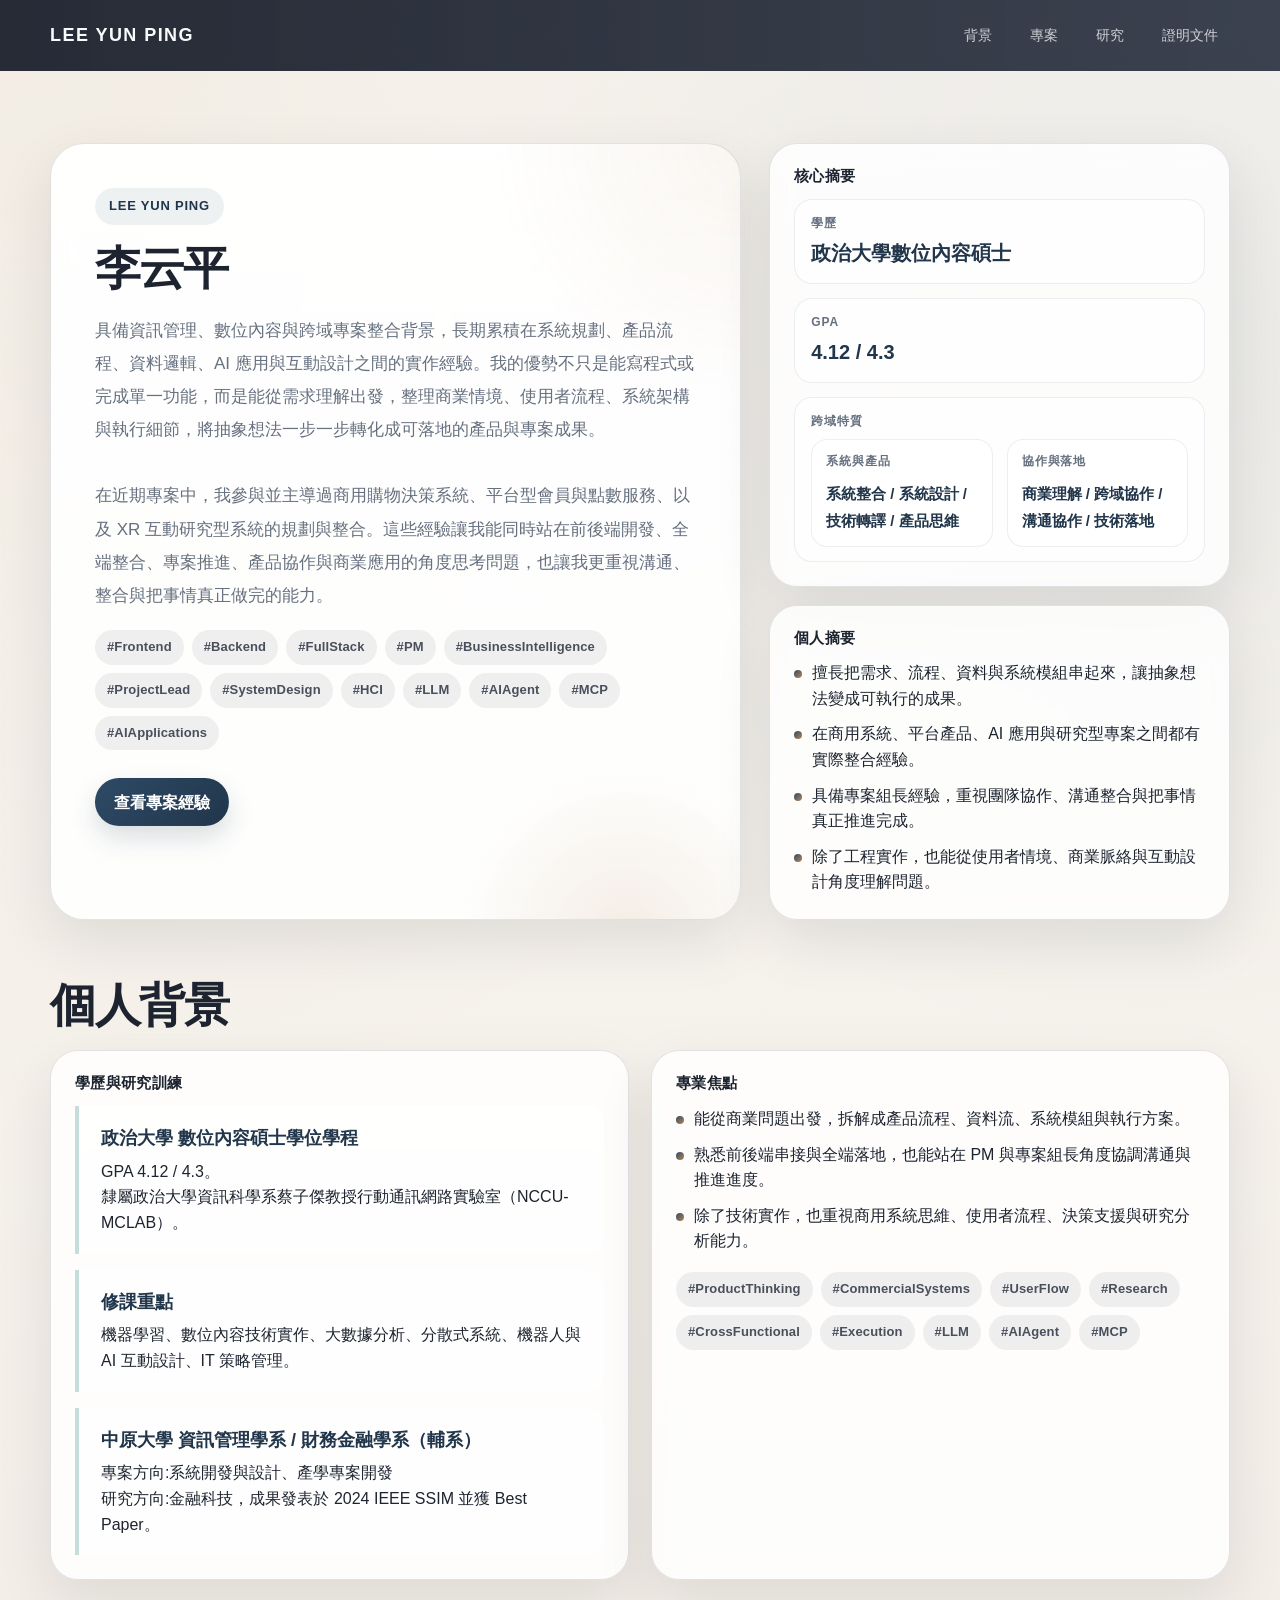
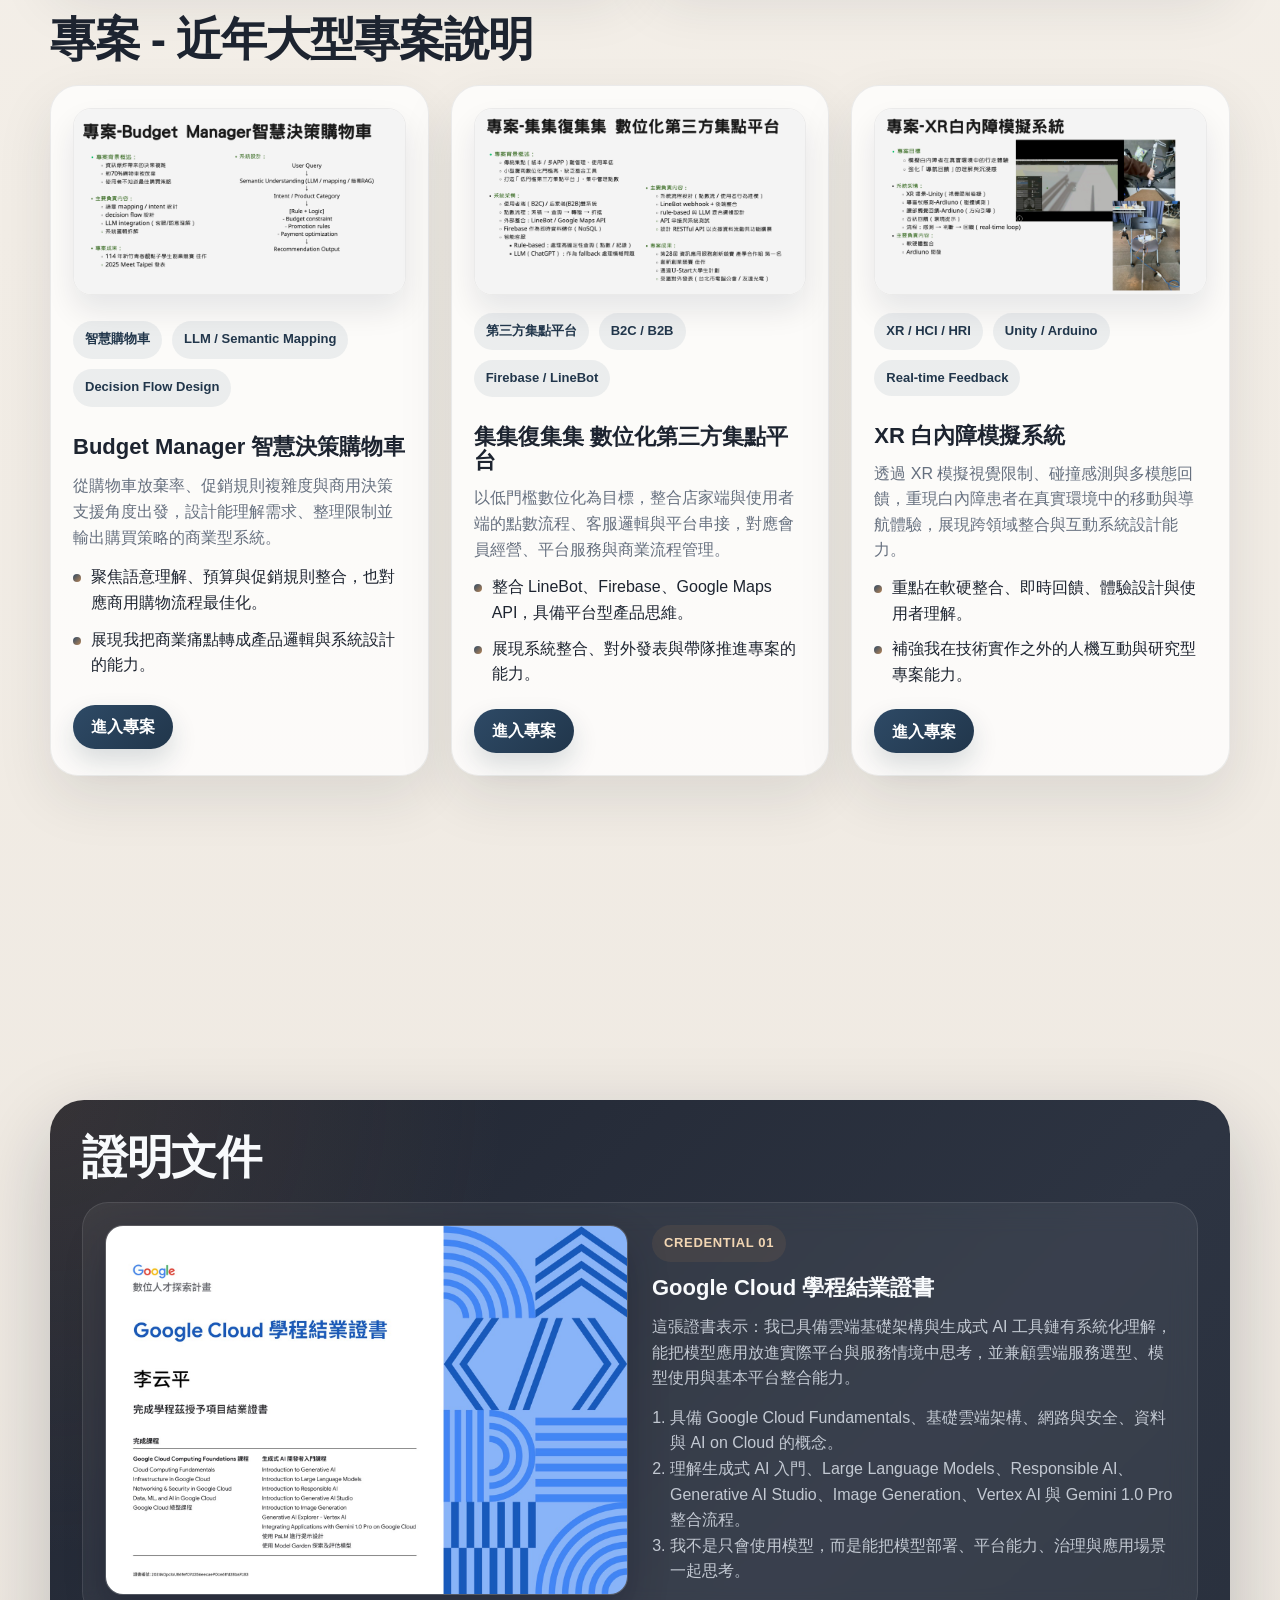
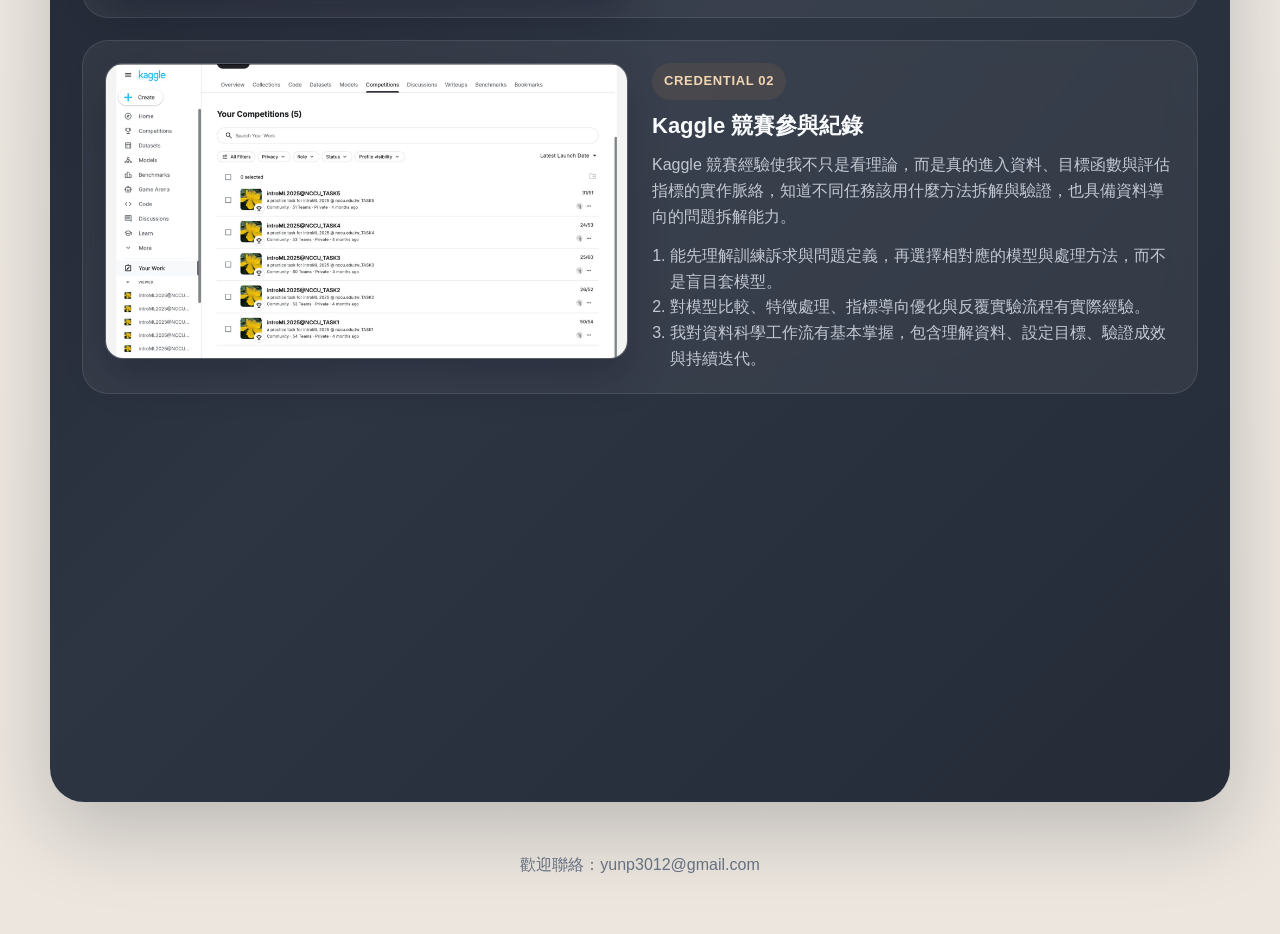
==== commit 4aa6fda6: "Refine homepage summary traits layout" ====
--- a/index.html
+++ b/index.html
@@ -265,6 +265,43 @@
       display: block;
       margin-top: 4px;
       font-size: 20px;
+      font-weight: 700;
+      color: var(--brand-deep);
+    }
+
+    .stat-value.compact {
+      font-size: 16px;
+      line-height: 1.7;
+    }
+
+    .trait-grid {
+      display: grid;
+      grid-template-columns: repeat(2, minmax(0, 1fr));
+      gap: 14px;
+      margin-top: 8px;
+    }
+
+    .trait-group {
+      padding: 12px 14px;
+      border-radius: 16px;
+      background: rgba(255, 255, 255, 0.72);
+      border: 1px solid rgba(31, 41, 55, 0.08);
+    }
+
+    .trait-group-title {
+      display: block;
+      margin-bottom: 8px;
+      font-size: 12px;
+      font-weight: 700;
+      letter-spacing: 0.08em;
+      text-transform: uppercase;
+      color: var(--muted);
+    }
+
+    .trait-items {
+      display: block;
+      font-size: 15px;
+      line-height: 1.8;
       font-weight: 700;
       color: var(--brand-deep);
     }
@@ -838,7 +875,16 @@
               </li>
               <li>
                 <span class="stat-label">跨域特質</span>
-                <span class="stat-value">系統整合 / 專案推進 / 商業理解 / 研究導向</span>
+                <div class="trait-grid">
+                  <div class="trait-group">
+                    <span class="trait-group-title">系統與產品</span>
+                    <span class="trait-items">系統整合 / 系統設計 / 技術轉譯 / 產品思維</span>
+                  </div>
+                  <div class="trait-group">
+                    <span class="trait-group-title">協作與落地</span>
+                    <span class="trait-items">商業理解 / 跨域協作 / 溝通協作 / 技術落地</span>
+                  </div>
+                </div>
               </li>
             </ul>
           </section>
